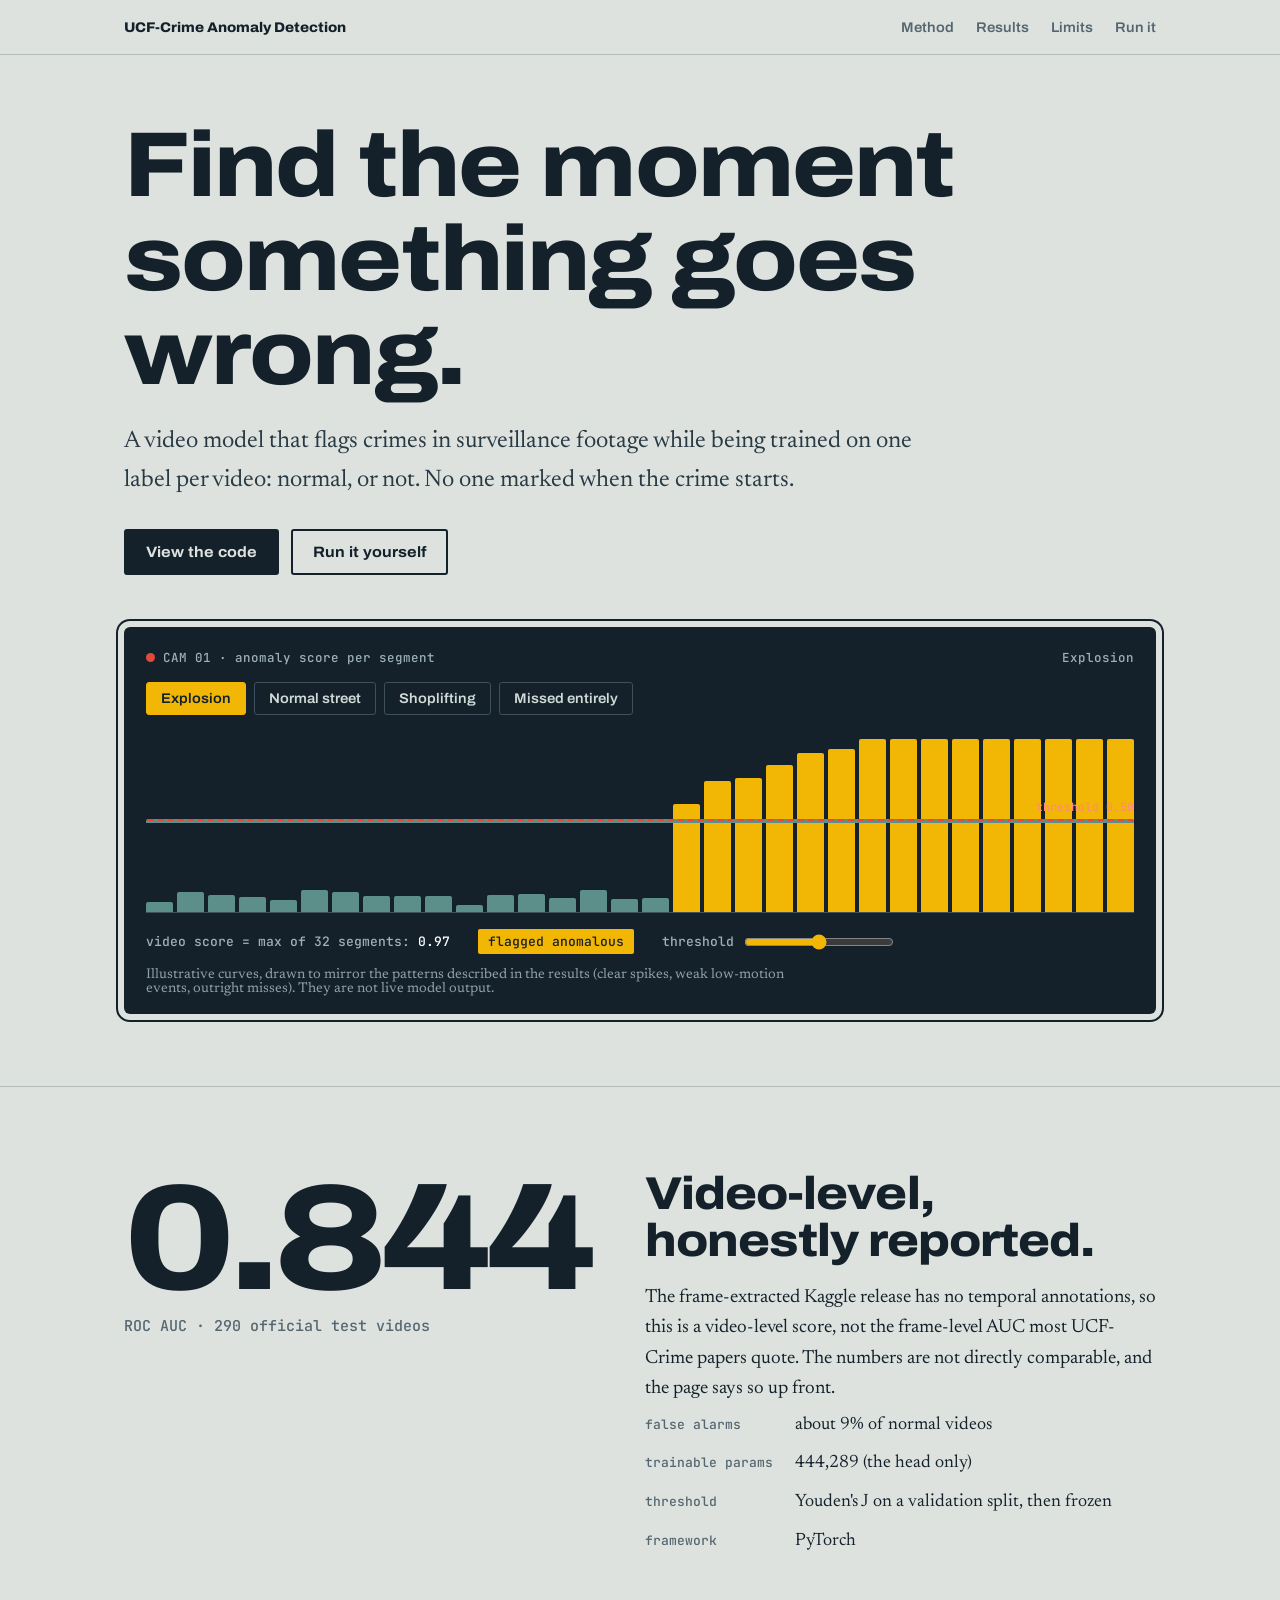
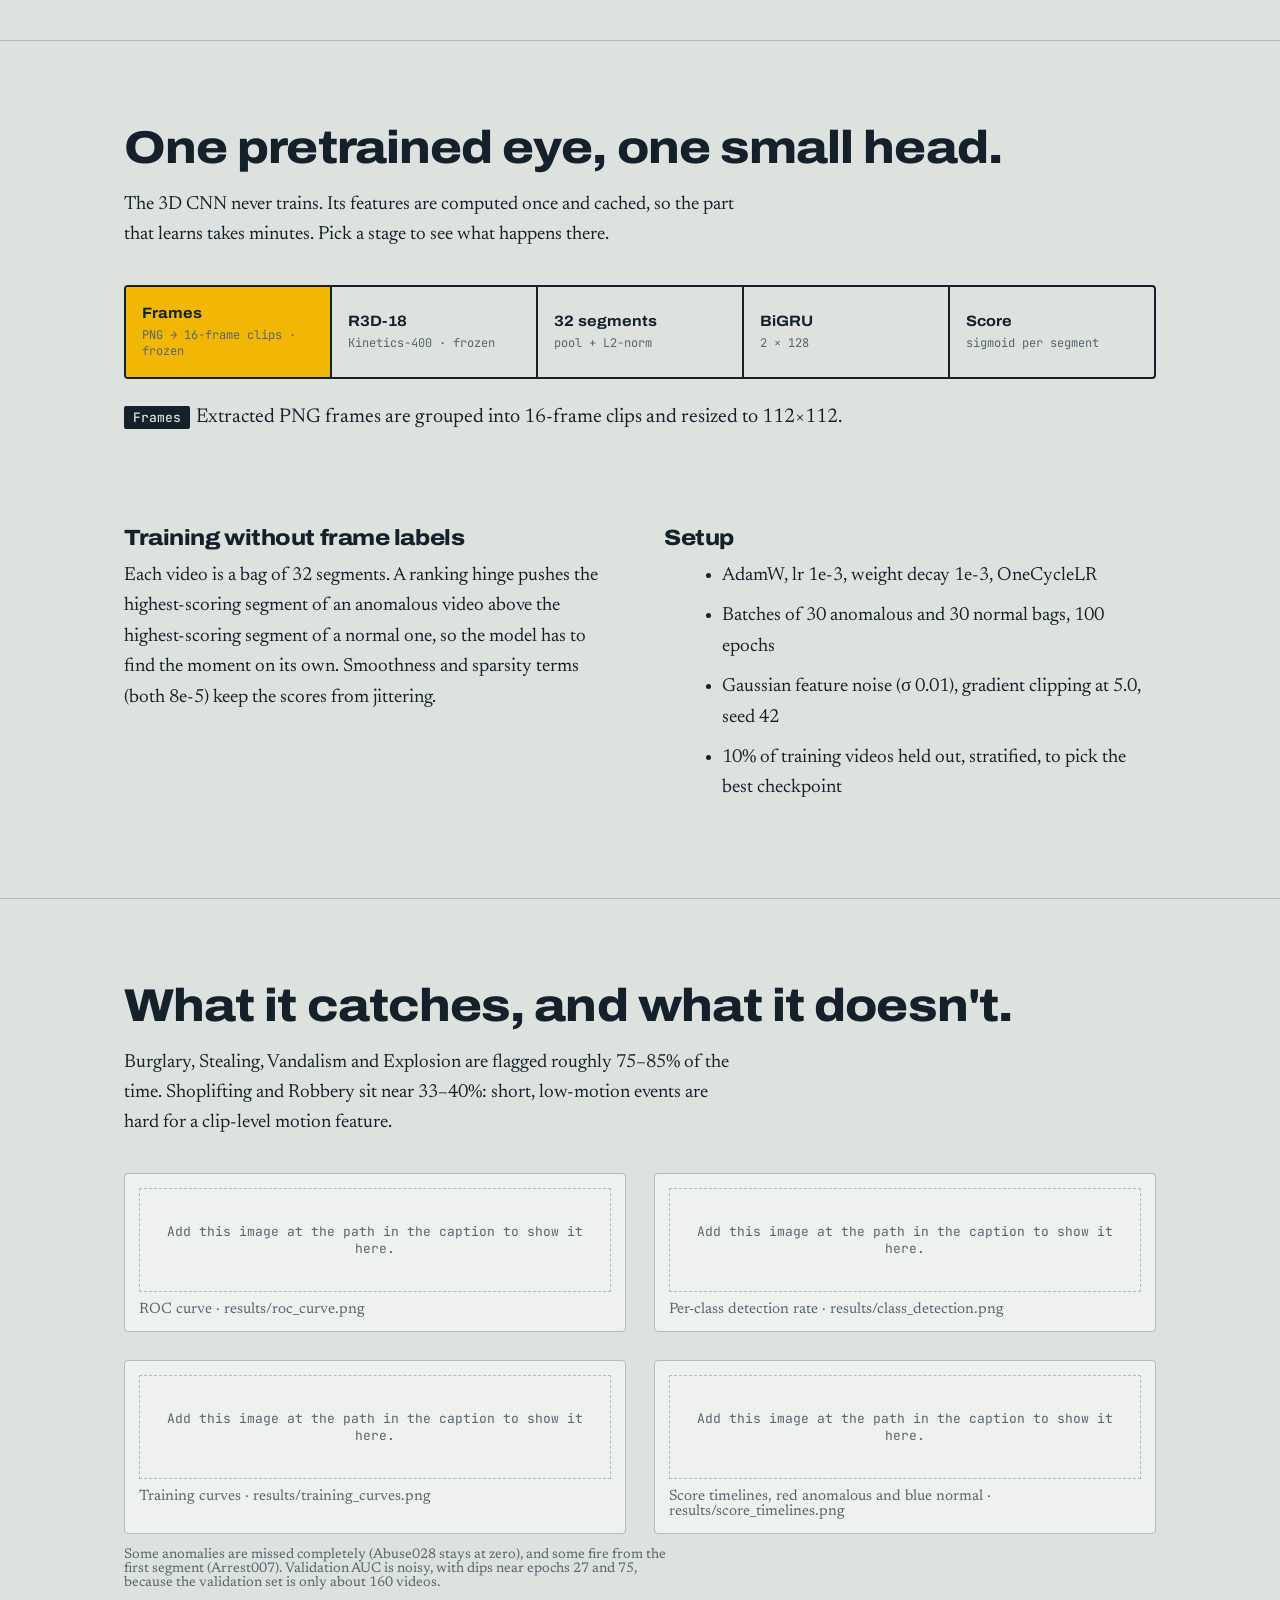
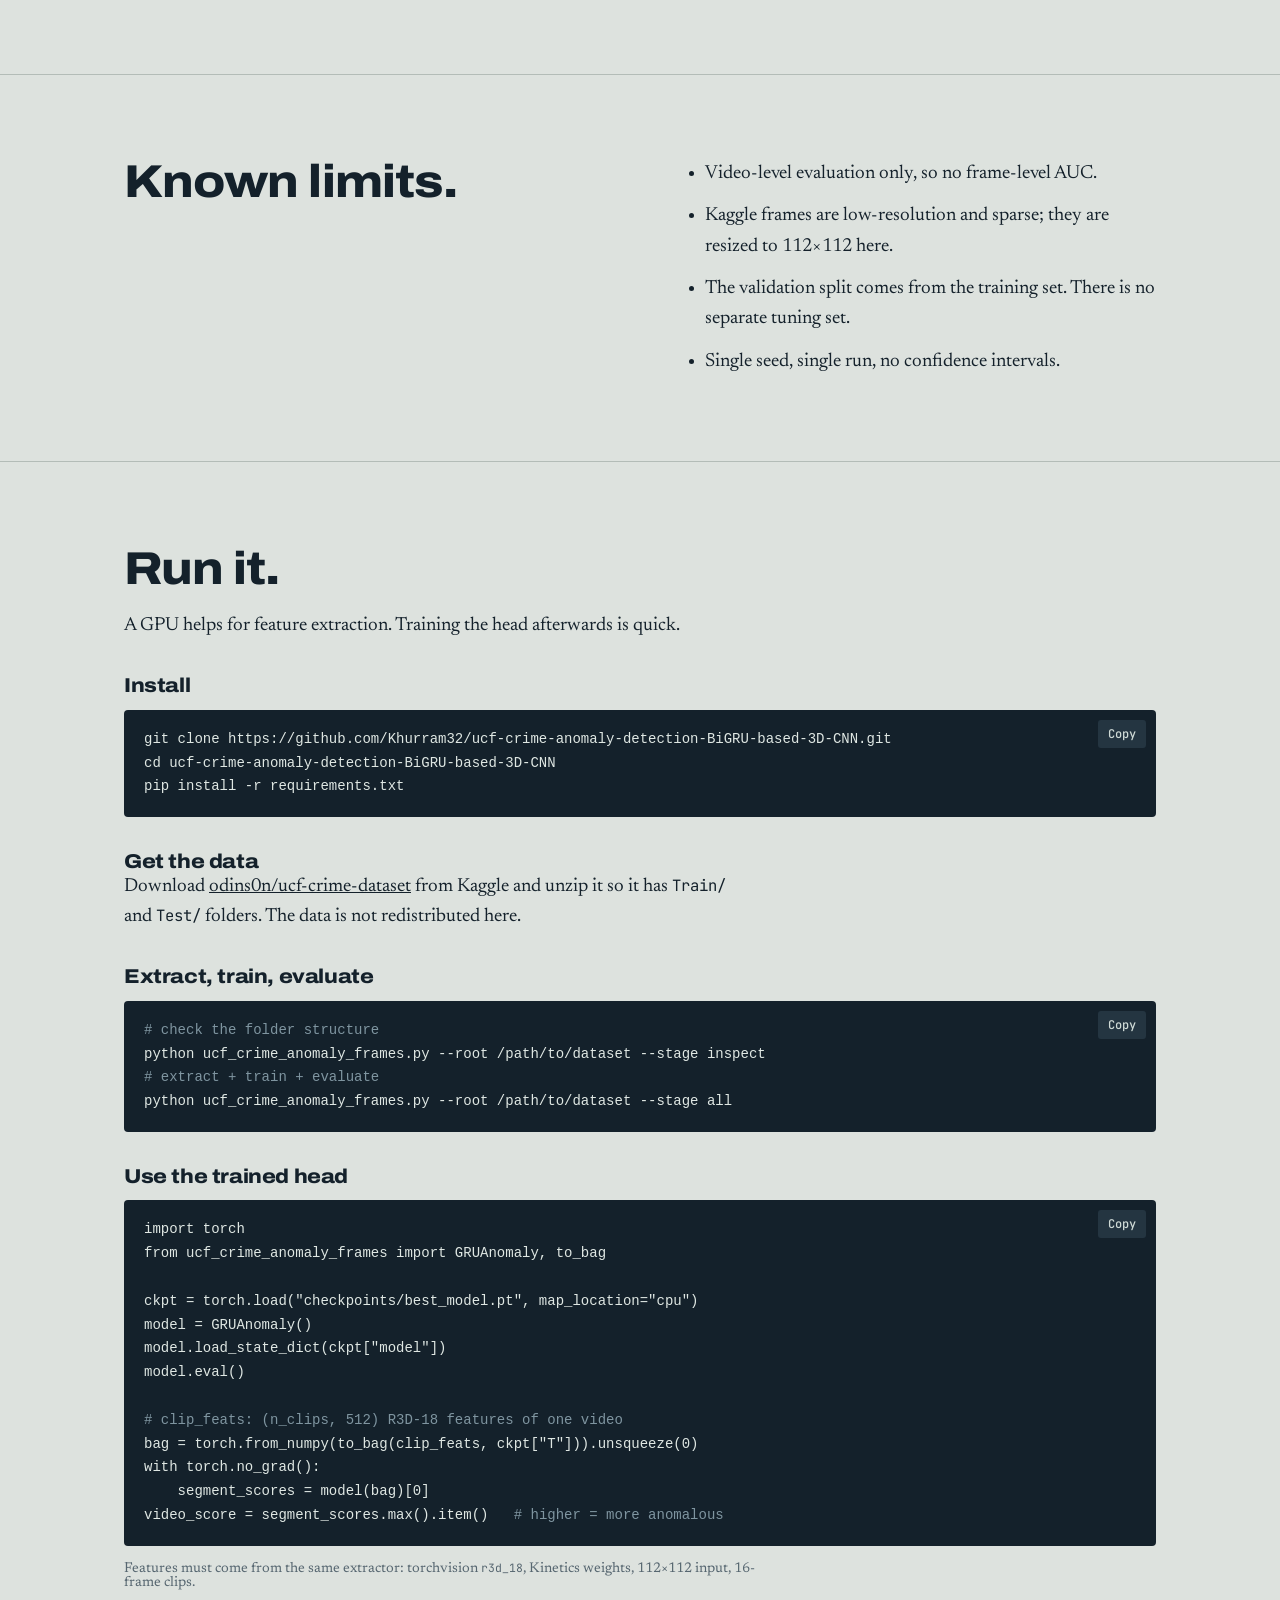
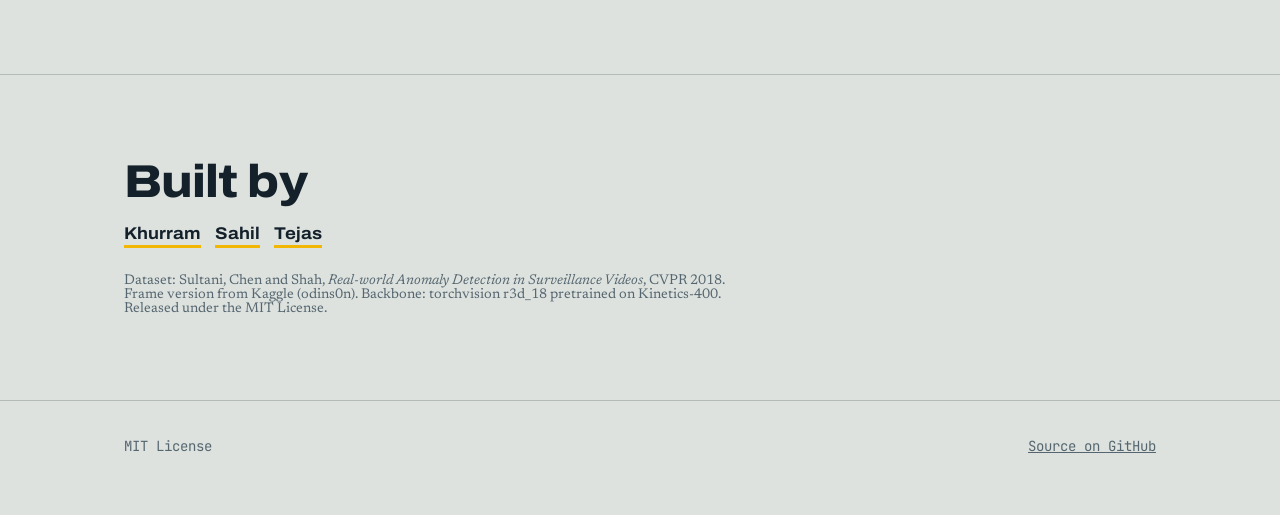
==== index.html @ ef76fbc5 "Add files via upload" ====
<!DOCTYPE html>
<html lang="en">
<head>
<meta charset="utf-8">
<meta name="viewport" content="width=device-width, initial-scale=1">
<title>Video Anomaly Detection on UCF-Crime · BiGRU + R3D-18 + MIL</title>
<meta name="description" content="Weakly-supervised video anomaly detection on UCF-Crime with a frozen R3D-18, a BiGRU head and MIL ranking loss. 0.844 video-level test AUC.">
<link rel="preconnect" href="https://fonts.googleapis.com">
<link rel="preconnect" href="https://fonts.gstatic.com" crossorigin>
<link href="https://fonts.googleapis.com/css2?family=Archivo:wdth,wght@62..125,500..900&family=Newsreader:opsz,wght@6..72,400..600&family=JetBrains+Mono:wght@400;500&display=swap" rel="stylesheet">
<style>
:root{--bg:#dde2de;--ink:#14212b;--mute:#566670;--line:#b3bcb7;--sig:#f2b705;--ok:#2f6f6a;--mon:#14212b;--monl:#243541;
--disp:"Archivo",system-ui,sans-serif;--body:"Newsreader",Georgia,serif;--mono:"JetBrains Mono",ui-monospace,monospace}
*{box-sizing:border-box;margin:0}
html{scroll-behavior:smooth}
body{background:var(--bg);color:var(--ink);font:19px/1.6 var(--body);-webkit-font-smoothing:antialiased}
a{color:inherit}
:focus-visible{outline:3px solid var(--sig);outline-offset:3px}
.wrap{max-width:1080px;margin:0 auto;padding:0 24px}
h1,h2,h3{font-family:var(--disp);font-stretch:112%;font-weight:800;line-height:1.02;letter-spacing:-.02em}
h2{font-size:clamp(30px,4.4vw,46px);margin-bottom:18px}
p{max-width:62ch}
section{padding:84px 0;border-top:1px solid var(--line)}
code,.mono{font-family:var(--mono);font-size:.82em}
nav{position:sticky;top:0;z-index:5;background:color-mix(in srgb,var(--bg) 92%,transparent);backdrop-filter:blur(6px);border-bottom:1px solid var(--line)}
nav .wrap{display:flex;gap:22px;align-items:center;height:54px;font:600 14px var(--disp);font-stretch:105%}
nav b{margin-right:auto;font-weight:800}
nav a{text-decoration:none;color:var(--mute);transition:color .2s}
nav a:hover{color:var(--ink)}
@media(max-width:640px){nav a.h{display:none}}

/* hero */
.hero{padding:64px 0 72px;border:0}
.hero h1{font-size:clamp(40px,8vw,92px);max-width:13ch}
.hero .lede{font-size:clamp(20px,2.2vw,24px);margin:22px 0 30px;color:#2a3a45}
.btns{display:flex;gap:12px;flex-wrap:wrap}
.btn{font:700 15px var(--disp);font-stretch:108%;padding:13px 20px;border:2px solid var(--ink);text-decoration:none;border-radius:3px;transition:transform .15s,background .2s,color .2s}
.btn.p{background:var(--ink);color:var(--bg)}
.btn:hover{transform:translateY(-2px)}
.btn.p:hover{background:var(--sig);color:var(--ink);border-color:var(--ink)}

/* monitor */
.mon{margin-top:52px;background:var(--mon);color:#dfe7e3;border-radius:6px;padding:22px 22px 18px;box-shadow:0 0 0 6px var(--bg),0 0 0 8px var(--ink)}
.mon-top{display:flex;justify-content:space-between;gap:16px;flex-wrap:wrap;font:500 12.5px var(--mono);color:#9fb0b8;margin-bottom:16px}
.rec{display:inline-flex;align-items:center;gap:8px}
.rec i{width:9px;height:9px;border-radius:50%;background:#e5483b;animation:blink 1.4s steps(2) infinite}
@keyframes blink{50%{opacity:.15}}
.tabs{display:flex;gap:8px;flex-wrap:wrap;margin-bottom:18px}
.tabs button{font:600 14px var(--disp);font-stretch:105%;color:#cfdad6;background:transparent;border:1px solid #3d505c;border-radius:3px;padding:8px 14px;cursor:pointer;transition:background .2s,color .2s}
.tabs button[aria-pressed=true]{background:var(--sig);color:var(--ink);border-color:var(--sig)}
.tl{position:relative;height:180px;display:flex;align-items:flex-end;gap:4px;border-bottom:1px solid #3d505c}
.tl div{flex:1;background:#5d8f8a;border-radius:2px 2px 0 0;height:2%;transition:height .7s cubic-bezier(.2,.9,.2,1),background .3s}
.tl div.hot{background:var(--sig)}
.thr{position:absolute;left:0;right:0;border-top:2px dashed #e5483b;pointer-events:none;transition:bottom .15s}
.thr span{position:absolute;right:0;top:-22px;font:500 11.5px var(--mono);color:#ff8a7e}
.mon-bot{display:flex;gap:28px;flex-wrap:wrap;align-items:center;margin-top:16px;font:500 13px var(--mono);color:#9fb0b8}
.mon-bot output{color:#fff;font-weight:500}
.verdict{padding:4px 10px;border-radius:2px;font-weight:500;color:var(--ink);background:#7fc4bc}
.verdict.bad{background:var(--sig)}
.mon-bot label{display:flex;align-items:center;gap:10px}
input[type=range]{accent-color:var(--sig);width:150px}
.note{font:400 14px var(--body);color:var(--mute);margin-top:14px;max-width:80ch}

/* split */
.split{display:grid;grid-template-columns:minmax(0,1fr) minmax(0,1.1fr);gap:56px;align-items:start}
@media(max-width:820px){.split{grid-template-columns:1fr;gap:28px}}
.big{font:800 clamp(80px,14vw,150px)/.9 var(--disp);font-stretch:118%;letter-spacing:-.04em}
.big small{display:block;font:500 15px var(--mono);letter-spacing:0;color:var(--mute);margin-top:10px}
dl{display:grid;grid-template-columns:auto 1fr;gap:10px 22px;margin-top:6px}
dt{font:500 13px var(--mono);color:var(--mute);padding-top:5px}
dd{font-size:18px}

/* pipeline */
.pipe{display:flex;gap:0;margin:34px 0 22px;border:2px solid var(--ink);border-radius:4px;overflow:hidden}
.pipe button{flex:1;min-width:0;font:700 15px var(--disp);font-stretch:108%;text-align:left;padding:18px 16px;background:transparent;border:0;border-right:2px solid var(--ink);cursor:pointer;color:var(--ink);position:relative;transition:background .25s}
.pipe button:last-child{border:0}
.pipe button small{display:block;font:400 12px var(--mono);color:var(--mute);margin-top:6px}
.pipe button[aria-selected=true],.pipe button.sweep{background:var(--sig)}
.pipe button.frozen small::after{content:" · frozen"}
@media(max-width:820px){.pipe{flex-direction:column}.pipe button{border-right:0;border-bottom:2px solid var(--ink)}}
.detail{min-height:96px;font-size:20px;max-width:70ch}
.cap{display:inline-block;font:500 13px var(--mono);background:var(--ink);color:var(--bg);padding:3px 9px;border-radius:2px;margin-right:6px}

/* results */
.figs{display:grid;grid-template-columns:repeat(2,minmax(0,1fr));gap:28px;margin-top:34px}
@media(max-width:820px){.figs{grid-template-columns:1fr}}
figure{background:#eef1ee;border:1px solid var(--line);padding:14px;border-radius:4px}
figure.wide{grid-column:1/-1}
figure img{width:100%;display:block;border-radius:2px}
figcaption{font:400 15px var(--body);color:var(--mute);margin-top:10px}
figure.miss img{display:none}
figure.miss::before{content:"Add this image at the path in the caption to show it here.";display:block;padding:34px 12px;text-align:center;font:400 13px var(--mono);color:var(--mute);border:1px dashed var(--line)}
.two{display:grid;grid-template-columns:1fr 1fr;gap:48px;margin-top:30px}
@media(max-width:820px){.two{grid-template-columns:1fr;gap:30px}}
.two h3{font-size:22px;margin-bottom:12px}
.two li{margin:0 0 10px 18px}

/* run */
.code{background:var(--mon);color:#dfe7e3;border-radius:4px;padding:18px 20px;font:400 14px/1.7 var(--mono);overflow-x:auto;position:relative;margin-top:14px}
.code .c{color:#7f95a0}
.copy{position:absolute;top:10px;right:10px;font:500 12px var(--mono);background:#243541;color:#cfdad6;border:0;padding:6px 10px;border-radius:3px;cursor:pointer;transition:background .2s}
.copy:hover{background:var(--sig);color:var(--ink)}
.steps h3{font-size:20px;margin-top:34px}

/* team */
.team{display:flex;gap:14px;flex-wrap:wrap;margin-top:18px}
.team a{font:700 17px var(--disp);font-stretch:108%;text-decoration:none;border-bottom:3px solid var(--sig);padding-bottom:2px;transition:background .2s}
.team a:hover{background:var(--sig)}
footer{padding:36px 0 60px;border-top:1px solid var(--line);font:400 14px var(--mono);color:var(--mute)}
footer .wrap{display:flex;justify-content:space-between;gap:16px;flex-wrap:wrap}

/* one-time load sequence */
.hero h1,.hero .lede,.hero .btns,.mon{animation:rise .8s cubic-bezier(.2,.8,.2,1) both}
.hero .lede{animation-delay:.12s}.hero .btns{animation-delay:.22s}.mon{animation-delay:.34s}
@keyframes rise{from{opacity:0;transform:translateY(18px)}}
@media(prefers-reduced-motion:reduce){*{animation:none!important;transition:none!important;scroll-behavior:auto!important}}
</style>
</head>
<body>
<nav><div class="wrap"><b>UCF-Crime Anomaly Detection</b><a class="h" href="#method">Method</a><a class="h" href="#results">Results</a><a class="h" href="#limits">Limits</a><a href="#run">Run it</a></div></nav>

<header class="hero"><div class="wrap">
<h1>Find the moment something goes wrong.</h1>
<p class="lede">A video model that flags crimes in surveillance footage while being trained on one label per video: normal, or not. No one marked when the crime starts.</p>
<div class="btns"><a class="btn p" href="https://github.com/Khurram32/ucf-crime-anomaly-detection-BiGRU-based-3D-CNN">View the code</a><a class="btn" href="#run">Run it yourself</a></div>

<div class="mon" aria-label="Interactive illustration of anomaly scores over one video">
  <div class="mon-top"><span class="rec"><i></i>CAM 01 · anomaly score per segment</span><span id="clipname">Explosion</span></div>
  <div class="tabs" role="group" aria-label="Choose an example video">
    <button aria-pressed="true" data-k="explosion">Explosion</button>
    <button aria-pressed="false" data-k="normal">Normal street</button>
    <button aria-pressed="false" data-k="shoplift">Shoplifting</button>
    <button aria-pressed="false" data-k="missed">Missed entirely</button>
  </div>
  <div class="tl" id="tl"><div class="thr" id="thr"><span id="thrl">threshold 0.50</span></div></div>
  <div class="mon-bot">
    <span>video score = max of 32 segments: <output id="vs">0.00</output></span>
    <span class="verdict" id="verdict">normal</span>
    <label>threshold <input type="range" id="rng" min="10" max="90" value="50" aria-label="Decision threshold"></label>
  </div>
  <p class="note" style="color:#8ea0a9">Illustrative curves, drawn to mirror the patterns described in the results (clear spikes, weak low-motion events, outright misses). They are not live model output.</p>
</div>
</div></header>

<section id="numbers"><div class="wrap split">
<div class="big">0.844<small>ROC AUC · 290 official test videos</small></div>
<div>
<h2>Video-level, honestly reported.</h2>
<p>The frame-extracted Kaggle release has no temporal annotations, so this is a video-level score, not the frame-level AUC most UCF-Crime papers quote. The numbers are not directly comparable, and the page says so up front.</p>
<dl><dt>false alarms</dt><dd>about 9% of normal videos</dd><dt>trainable params</dt><dd>444,289 (the head only)</dd><dt>threshold</dt><dd>Youden's J on a validation split, then frozen</dd><dt>framework</dt><dd>PyTorch</dd></dl>
</div></div></section>

<section id="method"><div class="wrap">
<h2>One pretrained eye, one small head.</h2>
<p>The 3D CNN never trains. Its features are computed once and cached, so the part that learns takes minutes. Pick a stage to see what happens there.</p>
<div class="pipe" role="tablist" id="pipe">
<button role="tab" aria-selected="false" class="frozen" data-i="0">Frames<small>PNG → 16-frame clips</small></button>
<button role="tab" aria-selected="false" class="frozen" data-i="1">R3D-18<small>Kinetics-400</small></button>
<button role="tab" aria-selected="false" data-i="2">32 segments<small>pool + L2-norm</small></button>
<button role="tab" aria-selected="false" data-i="3">BiGRU<small>2 × 128</small></button>
<button role="tab" aria-selected="false" data-i="4">Score<small>sigmoid per segment</small></button>
</div>
<p class="detail" id="detail" aria-live="polite"></p>

<div class="two">
<div><h3>Training without frame labels</h3>
<p>Each video is a bag of 32 segments. A ranking hinge pushes the highest-scoring segment of an anomalous video above the highest-scoring segment of a normal one, so the model has to find the moment on its own. Smoothness and sparsity terms (both 8e-5) keep the scores from jittering.</p></div>
<div><h3>Setup</h3><ul>
<li>AdamW, lr 1e-3, weight decay 1e-3, OneCycleLR</li>
<li>Batches of 30 anomalous and 30 normal bags, 100 epochs</li>
<li>Gaussian feature noise (σ 0.01), gradient clipping at 5.0, seed 42</li>
<li>10% of training videos held out, stratified, to pick the best checkpoint</li></ul></div>
</div></div></section>

<section id="results"><div class="wrap">
<h2>What it catches, and what it doesn't.</h2>
<p>Burglary, Stealing, Vandalism and Explosion are flagged roughly 75–85% of the time. Shoplifting and Robbery sit near 33–40%: short, low-motion events are hard for a clip-level motion feature.</p>
<div class="figs">
<figure><img src="results/roc_curve.png" alt="ROC curve on the test set" onerror="this.parentNode.classList.add('miss')"><figcaption>ROC curve · results/roc_curve.png</figcaption></figure>
<figure><img src="results/class_detection.png" alt="Per-class detection rate" onerror="this.parentNode.classList.add('miss')"><figcaption>Per-class detection rate · results/class_detection.png</figcaption></figure>
<figure><img src="results/training_curves.png" alt="Training curves" onerror="this.parentNode.classList.add('miss')"><figcaption>Training curves · results/training_curves.png</figcaption></figure>
<figure><img src="results/score_timelines.png" alt="Segment score timelines for sample test videos" onerror="this.parentNode.classList.add('miss')"><figcaption>Score timelines, red anomalous and blue normal · results/score_timelines.png</figcaption></figure>
</div>
<p class="note" style="max-width:70ch">Some anomalies are missed completely (Abuse028 stays at zero), and some fire from the first segment (Arrest007). Validation AUC is noisy, with dips near epochs 27 and 75, because the validation set is only about 160 videos.</p>
</div></section>

<section id="limits"><div class="wrap split">
<div><h2>Known limits.</h2></div>
<ul style="margin-left:20px">
<li style="margin-bottom:12px">Video-level evaluation only, so no frame-level AUC.</li>
<li style="margin-bottom:12px">Kaggle frames are low-resolution and sparse; they are resized to 112×112 here.</li>
<li style="margin-bottom:12px">The validation split comes from the training set. There is no separate tuning set.</li>
<li>Single seed, single run, no confidence intervals.</li></ul>
</div></section>

<section id="run"><div class="wrap steps">
<h2>Run it.</h2>
<p>A GPU helps for feature extraction. Training the head afterwards is quick.</p>
<h3>Install</h3>
<div class="code"><button class="copy">Copy</button><pre>git clone https://github.com/Khurram32/ucf-crime-anomaly-detection-BiGRU-based-3D-CNN.git
cd ucf-crime-anomaly-detection-BiGRU-based-3D-CNN
pip install -r requirements.txt</pre></div>
<h3>Get the data</h3>
<p>Download <a href="https://www.kaggle.com/datasets/odins0n/ucf-crime-dataset">odins0n/ucf-crime-dataset</a> from Kaggle and unzip it so it has <code>Train/</code> and <code>Test/</code> folders. The data is not redistributed here.</p>
<h3>Extract, train, evaluate</h3>
<div class="code"><button class="copy">Copy</button><pre><span class="c"># check the folder structure</span>
python ucf_crime_anomaly_frames.py --root /path/to/dataset --stage inspect
<span class="c"># extract + train + evaluate</span>
python ucf_crime_anomaly_frames.py --root /path/to/dataset --stage all</pre></div>
<h3>Use the trained head</h3>
<div class="code"><button class="copy">Copy</button><pre>import torch
from ucf_crime_anomaly_frames import GRUAnomaly, to_bag

ckpt = torch.load("checkpoints/best_model.pt", map_location="cpu")
model = GRUAnomaly()
model.load_state_dict(ckpt["model"])
model.eval()

<span class="c"># clip_feats: (n_clips, 512) R3D-18 features of one video</span>
bag = torch.from_numpy(to_bag(clip_feats, ckpt["T"])).unsqueeze(0)
with torch.no_grad():
    segment_scores = model(bag)[0]
video_score = segment_scores.max().item()   <span class="c"># higher = more anomalous</span></pre></div>
<p class="note">Features must come from the same extractor: torchvision <code>r3d_18</code>, Kinetics weights, 112×112 input, 16-frame clips.</p>
</div></section>

<section><div class="wrap">
<h2>Built by</h2>
<div class="team">
<a href="https://github.com/Khurram32">Khurram</a>
<a href="https://github.com/SahilRai02">Sahil</a>
<a href="https://github.com/TejasA03">Tejas</a></div>
<p class="note" style="margin-top:26px">Dataset: Sultani, Chen and Shah, <i>Real-world Anomaly Detection in Surveillance Videos</i>, CVPR 2018. Frame version from Kaggle (odins0n). Backbone: torchvision r3d_18 pretrained on Kinetics-400. Released under the MIT License.</p>
</div></section>

<footer><div class="wrap"><span>MIT License</span><a href="https://github.com/Khurram32/ucf-crime-anomaly-detection-BiGRU-based-3D-CNN">Source on GitHub</a></div></footer>

<script>
(function(){
var N=32,tl=document.getElementById('tl'),thr=document.getElementById('thr'),bars=[];
for(var i=0;i<N;i++){var d=document.createElement('div');tl.insertBefore(d,thr);bars.push(d)}
function rnd(i,s){var x=Math.sin(i*12.9898+s*78.233)*43758.5453;return x-Math.floor(x)}
var P={
explosion:function(i){return i<17?.04+.1*rnd(i,1):Math.min(.97,.55+.07*(i-17)+.12*rnd(i,2))},
normal:function(i){return .06+.2*rnd(i,3)+(i===9?.12:0)},
shoplift:function(i){return (i>=14&&i<=21)?.28+.2*rnd(i,4):.07+.12*rnd(i,5)},
missed:function(i){return .01*rnd(i,6)}};
var names={explosion:'Explosion',normal:'Normal street',shoplift:'Shoplifting',missed:'Missed entirely'};
var cur='explosion',vals=[];
function paint(){
 var t=+rng.value/100,mx=0;
 bars.forEach(function(b,i){var v=vals[i];if(v>mx)mx=v;b.style.height=Math.max(2,v*100)+'%';b.classList.toggle('hot',v>=t)});
 thr.style.bottom=(t*100)+'%';document.getElementById('thrl').textContent='threshold '+t.toFixed(2);
 document.getElementById('vs').textContent=mx.toFixed(2);
 var bad=mx>=t,v=document.getElementById('verdict');v.textContent=bad?'flagged anomalous':'normal';v.classList.toggle('bad',bad);
}
function load(k){cur=k;vals=bars.map(function(_,i){return P[k](i)});
 bars.forEach(function(b,i){b.style.transitionDelay=(i*14)+'ms'});
 document.getElementById('clipname').textContent=names[k];paint();
 setTimeout(function(){bars.forEach(function(b){b.style.transitionDelay='0ms'})},900)}
var rng=document.getElementById('rng');rng.addEventListener('input',paint);
document.querySelectorAll('.tabs button').forEach(function(b){b.addEventListener('click',function(){
 document.querySelectorAll('.tabs button').forEach(function(x){x.setAttribute('aria-pressed',x===b)});load(b.dataset.k)})});
setTimeout(function(){load('explosion')},500);

var info=[
['Frames','Extracted PNG frames are grouped into 16-frame clips and resized to 112×112.'],
['R3D-18','A 3D CNN pretrained on Kinetics-400 turns each clip into a 512-number motion feature. It stays frozen, and features are cached to disk.'],
['32 segments','Clip features are mean-pooled into T = 32 segments per video and L2-normalised, so every video has the same shape.'],
['BiGRU','Linear(512→256) with ReLU and dropout, then a bidirectional GRU (2×128) reads the segments in both directions. This is the part that trains.'],
['Score','An MLP head and sigmoid give each segment a score from 0 to 1. The video score is the maximum across segments.']];
var pb=document.querySelectorAll('#pipe button'),det=document.getElementById('detail');
function pick(i){pb.forEach(function(b,j){b.setAttribute('aria-selected',i===j)});
 det.innerHTML='<span class="cap">'+info[i][0]+'</span>'+info[i][1]}
pb.forEach(function(b){b.addEventListener('click',function(){pick(+b.dataset.i)})});
pick(0);
var seen=false;new IntersectionObserver(function(e,o){if(e[0].isIntersecting&&!seen){seen=true;o.disconnect();
 if(matchMedia('(prefers-reduced-motion:reduce)').matches)return;
 pb.forEach(function(b,i){setTimeout(function(){b.classList.add('sweep');setTimeout(function(){b.classList.remove('sweep')},380)},i*260)})}},{threshold:.6}).observe(document.getElementById('pipe'));

document.querySelectorAll('.copy').forEach(function(b){b.addEventListener('click',function(){
 var t=b.parentNode.querySelector('pre').innerText;
 (navigator.clipboard?navigator.clipboard.writeText(t):Promise.reject()).then(function(){b.textContent='Copied'},function(){b.textContent='Press Ctrl+C'});
 setTimeout(function(){b.textContent='Copy'},1500)})});
})();
</script>
</body>
</html>
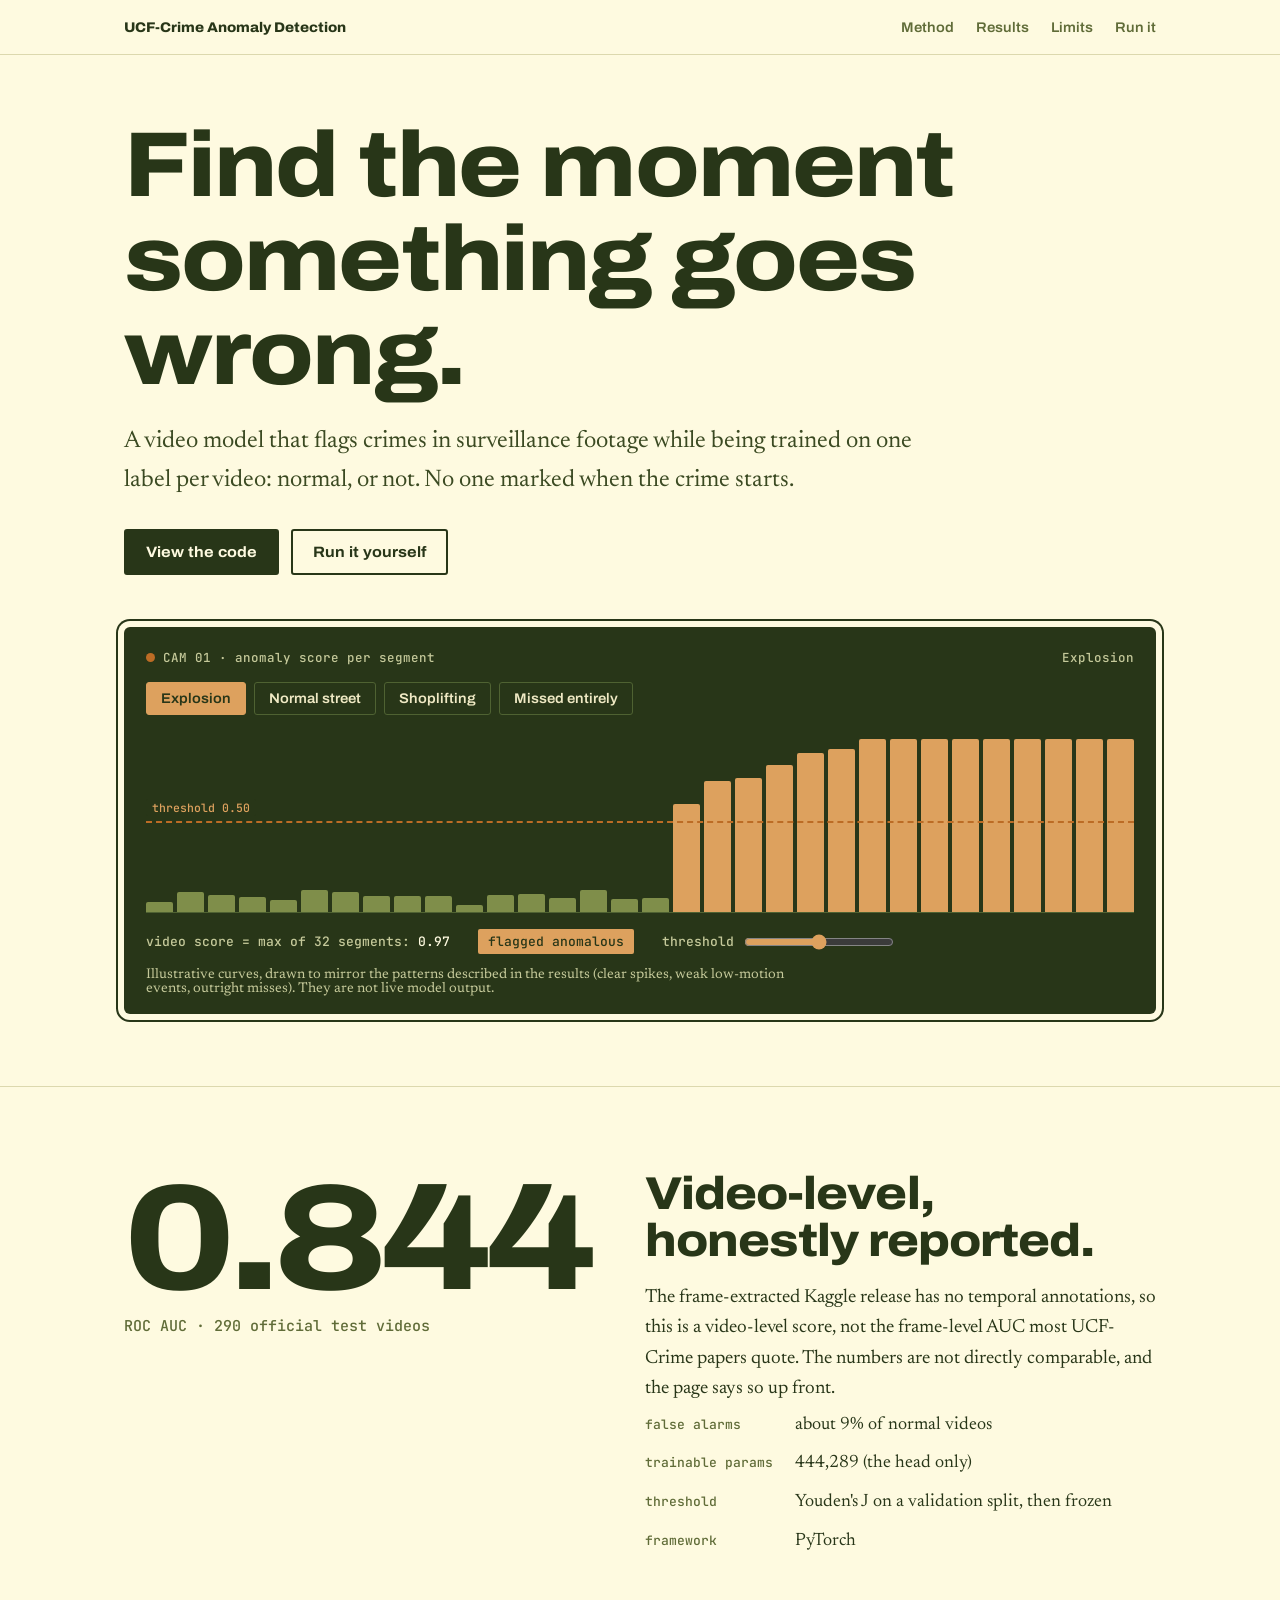
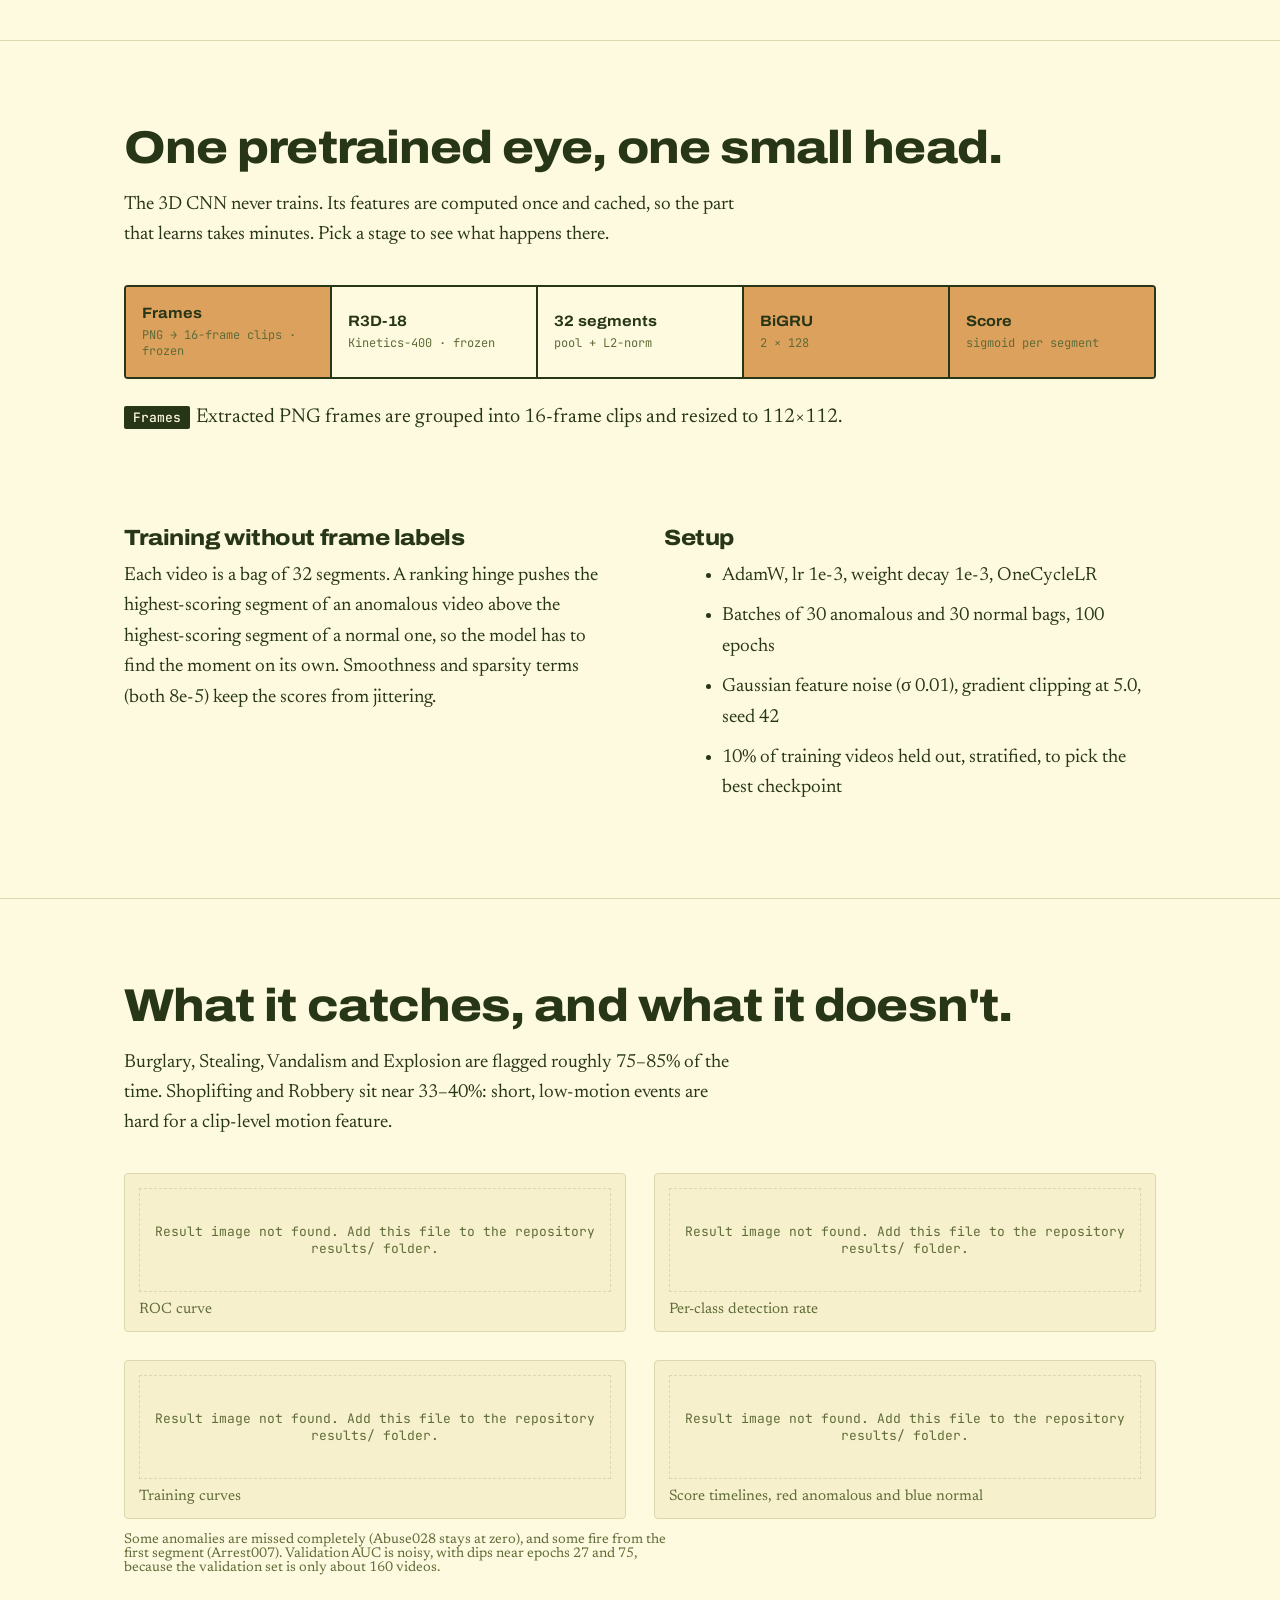
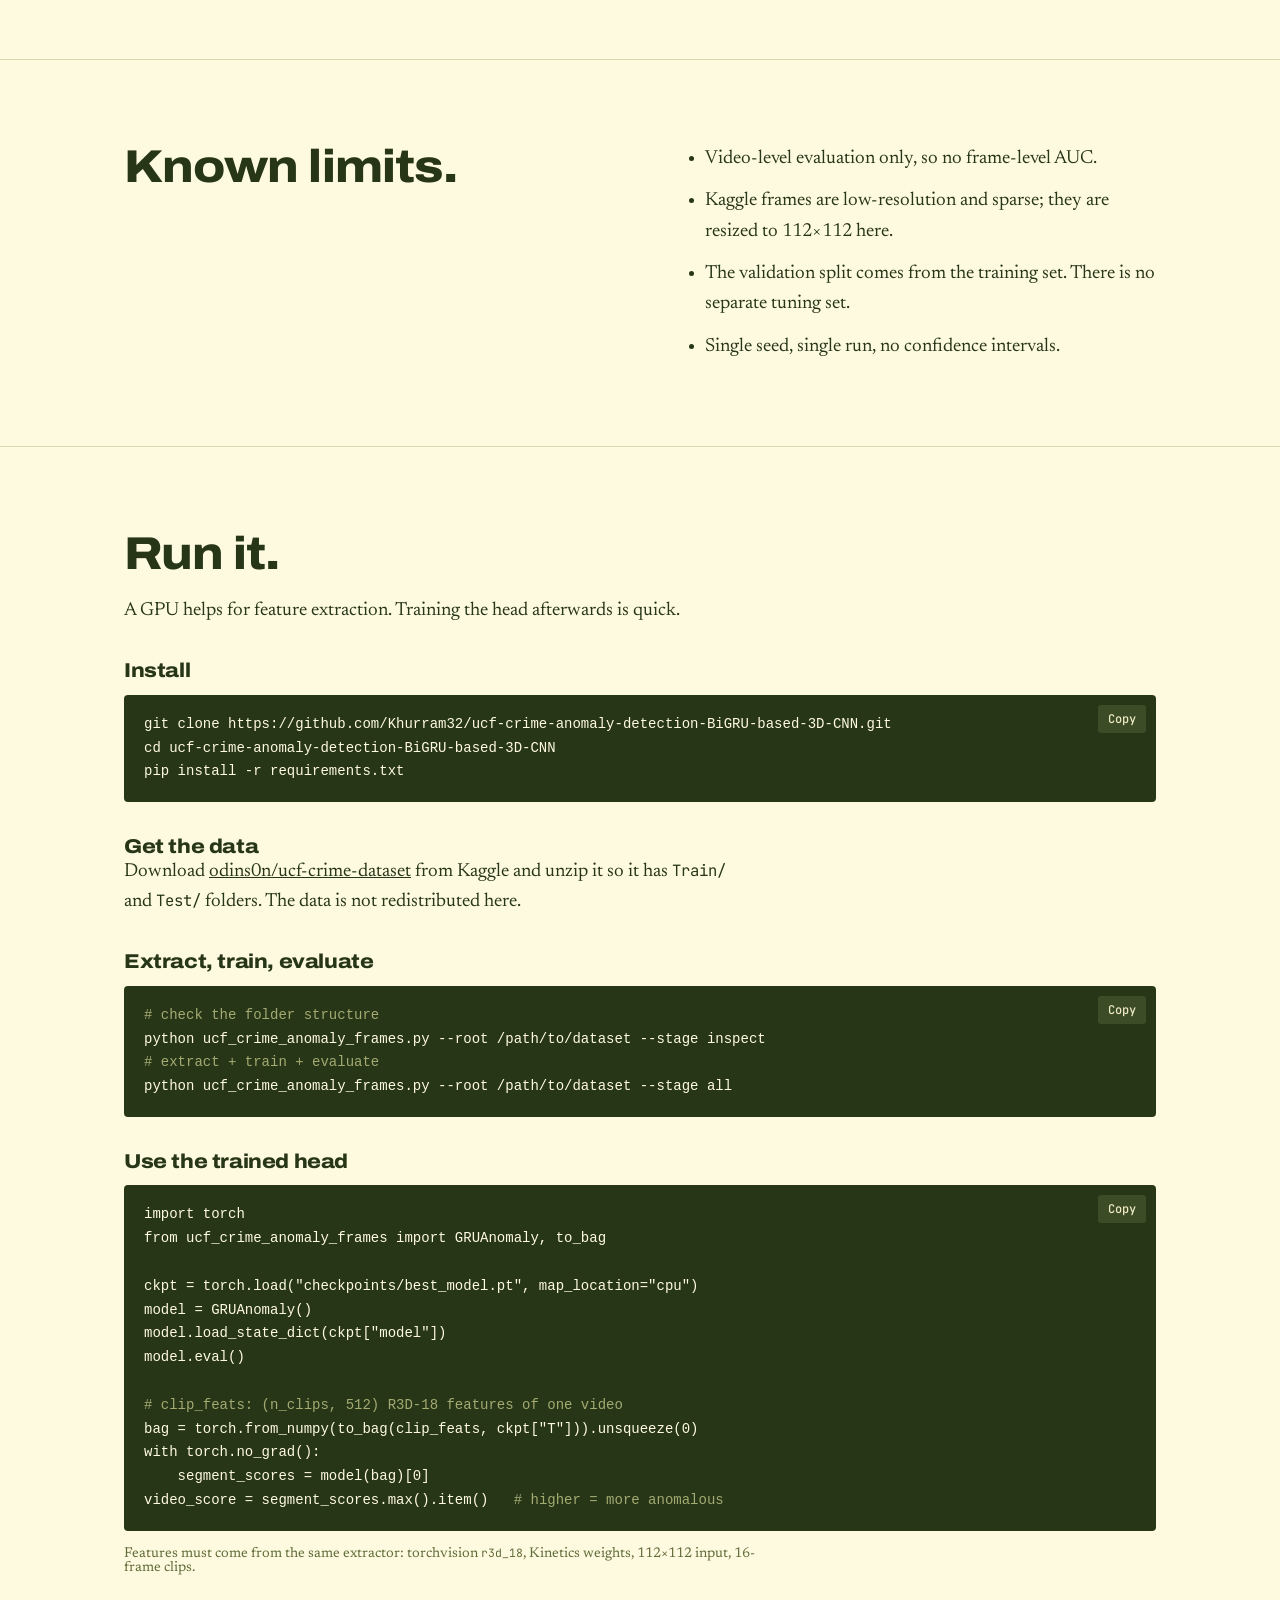
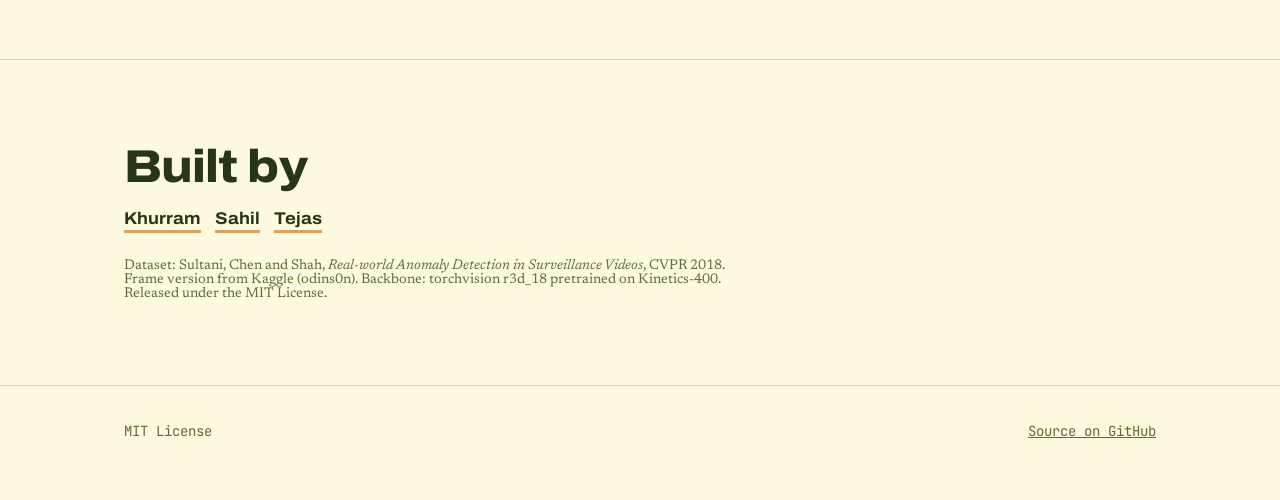
==== commit e19ea95d: "Add files via upload" ====
--- a/index.html
+++ b/index.html
@@ -9,13 +9,13 @@
 <link rel="preconnect" href="https://fonts.gstatic.com" crossorigin>
 <link href="https://fonts.googleapis.com/css2?family=Archivo:wdth,wght@62..125,500..900&family=Newsreader:opsz,wght@6..72,400..600&family=JetBrains+Mono:wght@400;500&display=swap" rel="stylesheet">
 <style>
-:root{--bg:#dde2de;--ink:#14212b;--mute:#566670;--line:#b3bcb7;--sig:#f2b705;--ok:#2f6f6a;--mon:#14212b;--monl:#243541;
+:root{--cu:#bc6c25;--bg:#fefae0;--ink:#283618;--mute:#606c38;--line:#dcd8ae;--sig:#dda15e;--ok:#606c38;--mon:#283618;--monl:#3b4c26;
 --disp:"Archivo",system-ui,sans-serif;--body:"Newsreader",Georgia,serif;--mono:"JetBrains Mono",ui-monospace,monospace}
 *{box-sizing:border-box;margin:0}
 html{scroll-behavior:smooth}
 body{background:var(--bg);color:var(--ink);font:19px/1.6 var(--body);-webkit-font-smoothing:antialiased}
 a{color:inherit}
-:focus-visible{outline:3px solid var(--sig);outline-offset:3px}
+:focus-visible{outline:3px solid var(--cu);outline-offset:3px}
 .wrap{max-width:1080px;margin:0 auto;padding:0 24px}
 h1,h2,h3{font-family:var(--disp);font-stretch:112%;font-weight:800;line-height:1.02;letter-spacing:-.02em}
 h2{font-size:clamp(30px,4.4vw,46px);margin-bottom:18px}
@@ -31,8 +31,8 @@
 
 /* hero */
 .hero{padding:64px 0 72px;border:0}
-.hero h1{font-size:clamp(40px,8vw,92px);max-width:13ch}
-.hero .lede{font-size:clamp(20px,2.2vw,24px);margin:22px 0 30px;color:#2a3a45}
+.hero h1{font-size:clamp(40px,8vw,92px);max-width:16ch}
+.hero .lede{font-size:clamp(20px,2.2vw,24px);margin:22px 0 30px;color:#3b4a22}
 .btns{display:flex;gap:12px;flex-wrap:wrap}
 .btn{font:700 15px var(--disp);font-stretch:108%;padding:13px 20px;border:2px solid var(--ink);text-decoration:none;border-radius:3px;transition:transform .15s,background .2s,color .2s}
 .btn.p{background:var(--ink);color:var(--bg)}
@@ -40,22 +40,22 @@
 .btn.p:hover{background:var(--sig);color:var(--ink);border-color:var(--ink)}
 
 /* monitor */
-.mon{margin-top:52px;background:var(--mon);color:#dfe7e3;border-radius:6px;padding:22px 22px 18px;box-shadow:0 0 0 6px var(--bg),0 0 0 8px var(--ink)}
-.mon-top{display:flex;justify-content:space-between;gap:16px;flex-wrap:wrap;font:500 12.5px var(--mono);color:#9fb0b8;margin-bottom:16px}
+.mon{margin-top:52px;background:var(--mon);color:#fefae0;border-radius:6px;padding:22px 22px 18px;box-shadow:0 0 0 6px var(--bg),0 0 0 8px var(--ink)}
+.mon-top{display:flex;justify-content:space-between;gap:16px;flex-wrap:wrap;font:500 12.5px var(--mono);color:#c5c99a;margin-bottom:16px}
 .rec{display:inline-flex;align-items:center;gap:8px}
-.rec i{width:9px;height:9px;border-radius:50%;background:#e5483b;animation:blink 1.4s steps(2) infinite}
+.rec i{width:9px;height:9px;border-radius:50%;background:#bc6c25;animation:blink 1.4s steps(2) infinite}
 @keyframes blink{50%{opacity:.15}}
 .tabs{display:flex;gap:8px;flex-wrap:wrap;margin-bottom:18px}
-.tabs button{font:600 14px var(--disp);font-stretch:105%;color:#cfdad6;background:transparent;border:1px solid #3d505c;border-radius:3px;padding:8px 14px;cursor:pointer;transition:background .2s,color .2s}
+.tabs button{font:600 14px var(--disp);font-stretch:105%;color:#efe9c4;background:transparent;border:1px solid #4f6232;border-radius:3px;padding:8px 14px;cursor:pointer;transition:background .2s,color .2s}
 .tabs button[aria-pressed=true]{background:var(--sig);color:var(--ink);border-color:var(--sig)}
-.tl{position:relative;height:180px;display:flex;align-items:flex-end;gap:4px;border-bottom:1px solid #3d505c}
-.tl div{flex:1;background:#5d8f8a;border-radius:2px 2px 0 0;height:2%;transition:height .7s cubic-bezier(.2,.9,.2,1),background .3s}
-.tl div.hot{background:var(--sig)}
-.thr{position:absolute;left:0;right:0;border-top:2px dashed #e5483b;pointer-events:none;transition:bottom .15s}
-.thr span{position:absolute;right:0;top:-22px;font:500 11.5px var(--mono);color:#ff8a7e}
-.mon-bot{display:flex;gap:28px;flex-wrap:wrap;align-items:center;margin-top:16px;font:500 13px var(--mono);color:#9fb0b8}
-.mon-bot output{color:#fff;font-weight:500}
-.verdict{padding:4px 10px;border-radius:2px;font-weight:500;color:var(--ink);background:#7fc4bc}
+.tl{position:relative;height:180px;display:flex;align-items:flex-end;gap:4px;border-bottom:1px solid #4f6232}
+.tl>div:not(.thr){flex:1;background:#7f8e4a;border-radius:2px 2px 0 0;height:2%;transition:height .7s cubic-bezier(.2,.9,.2,1),background .3s}
+.tl>div.hot{background:var(--sig)}
+.thr{position:absolute;height:0;left:0;right:0;border-top:2px dashed #bc6c25;pointer-events:none;transition:bottom .15s}
+.thr span{position:absolute;left:0;top:-24px;background:var(--mon);padding:1px 6px;border-radius:2px;font:500 11.5px var(--mono);color:#dda15e}
+.mon-bot{display:flex;gap:28px;flex-wrap:wrap;align-items:center;margin-top:16px;font:500 13px var(--mono);color:#c5c99a}
+.mon-bot output{color:#fefae0;font-weight:500}
+.verdict{padding:4px 10px;border-radius:2px;font-weight:500;color:var(--ink);background:#cfd3a0}
 .verdict.bad{background:var(--sig)}
 .mon-bot label{display:flex;align-items:center;gap:10px}
 input[type=range]{accent-color:var(--sig);width:150px}
@@ -84,21 +84,21 @@
 /* results */
 .figs{display:grid;grid-template-columns:repeat(2,minmax(0,1fr));gap:28px;margin-top:34px}
 @media(max-width:820px){.figs{grid-template-columns:1fr}}
-figure{background:#eef1ee;border:1px solid var(--line);padding:14px;border-radius:4px}
+figure{background:#f6f1cc;border:1px solid var(--line);padding:14px;border-radius:4px}
 figure.wide{grid-column:1/-1}
 figure img{width:100%;display:block;border-radius:2px}
 figcaption{font:400 15px var(--body);color:var(--mute);margin-top:10px}
 figure.miss img{display:none}
-figure.miss::before{content:"Add this image at the path in the caption to show it here.";display:block;padding:34px 12px;text-align:center;font:400 13px var(--mono);color:var(--mute);border:1px dashed var(--line)}
+figure.miss::before{content:"Result image not found. Add this file to the repository results/ folder.";display:block;padding:34px 12px;text-align:center;font:400 13px var(--mono);color:var(--mute);border:1px dashed var(--line)}
 .two{display:grid;grid-template-columns:1fr 1fr;gap:48px;margin-top:30px}
 @media(max-width:820px){.two{grid-template-columns:1fr;gap:30px}}
 .two h3{font-size:22px;margin-bottom:12px}
 .two li{margin:0 0 10px 18px}
 
 /* run */
-.code{background:var(--mon);color:#dfe7e3;border-radius:4px;padding:18px 20px;font:400 14px/1.7 var(--mono);overflow-x:auto;position:relative;margin-top:14px}
-.code .c{color:#7f95a0}
-.copy{position:absolute;top:10px;right:10px;font:500 12px var(--mono);background:#243541;color:#cfdad6;border:0;padding:6px 10px;border-radius:3px;cursor:pointer;transition:background .2s}
+.code{background:var(--mon);color:#fefae0;border-radius:4px;padding:18px 20px;font:400 14px/1.7 var(--mono);overflow-x:auto;position:relative;margin-top:14px}
+.code .c{color:#a3aa72}
+.copy{position:absolute;top:10px;right:10px;font:500 12px var(--mono);background:#3b4c26;color:#efe9c4;border:0;padding:6px 10px;border-radius:3px;cursor:pointer;transition:background .2s}
 .copy:hover{background:var(--sig);color:var(--ink)}
 .steps h3{font-size:20px;margin-top:34px}
 
@@ -138,7 +138,7 @@
     <span class="verdict" id="verdict">normal</span>
     <label>threshold <input type="range" id="rng" min="10" max="90" value="50" aria-label="Decision threshold"></label>
   </div>
-  <p class="note" style="color:#8ea0a9">Illustrative curves, drawn to mirror the patterns described in the results (clear spikes, weak low-motion events, outright misses). They are not live model output.</p>
+  <p class="note" style="color:#c5c99a">Illustrative curves, drawn to mirror the patterns described in the results (clear spikes, weak low-motion events, outright misses). They are not live model output.</p>
 </div>
 </div></header>
 
@@ -176,10 +176,10 @@
 <h2>What it catches, and what it doesn't.</h2>
 <p>Burglary, Stealing, Vandalism and Explosion are flagged roughly 75–85% of the time. Shoplifting and Robbery sit near 33–40%: short, low-motion events are hard for a clip-level motion feature.</p>
 <div class="figs">
-<figure><img src="results/roc_curve.png" alt="ROC curve on the test set" onerror="this.parentNode.classList.add('miss')"><figcaption>ROC curve · results/roc_curve.png</figcaption></figure>
-<figure><img src="results/class_detection.png" alt="Per-class detection rate" onerror="this.parentNode.classList.add('miss')"><figcaption>Per-class detection rate · results/class_detection.png</figcaption></figure>
-<figure><img src="results/training_curves.png" alt="Training curves" onerror="this.parentNode.classList.add('miss')"><figcaption>Training curves · results/training_curves.png</figcaption></figure>
-<figure><img src="results/score_timelines.png" alt="Segment score timelines for sample test videos" onerror="this.parentNode.classList.add('miss')"><figcaption>Score timelines, red anomalous and blue normal · results/score_timelines.png</figcaption></figure>
+<figure><img data-file="roc_curve.png" src="results/roc_curve.png" alt="ROC curve on the test set"><figcaption>ROC curve</figcaption></figure>
+<figure><img data-file="class_detection.png" src="results/class_detection.png" alt="Per-class detection rate"><figcaption>Per-class detection rate</figcaption></figure>
+<figure><img data-file="training_curves.png" src="results/training_curves.png" alt="Training curves"><figcaption>Training curves</figcaption></figure>
+<figure><img data-file="score_timelines.png" src="results/score_timelines.png" alt="Segment score timelines for sample test videos"><figcaption>Score timelines, red anomalous and blue normal</figcaption></figure>
 </div>
 <p class="note" style="max-width:70ch">Some anomalies are missed completely (Abuse028 stays at zero), and some fire from the first segment (Arrest007). Validation AUC is noisy, with dips near epochs 27 and 75, because the validation set is only about 160 videos.</p>
 </div></section>
@@ -236,52 +236,176 @@
 <footer><div class="wrap"><span>MIT License</span><a href="https://github.com/Khurram32/ucf-crime-anomaly-detection-BiGRU-based-3D-CNN">Source on GitHub</a></div></footer>
 
 <script>
-(function(){
-var N=32,tl=document.getElementById('tl'),thr=document.getElementById('thr'),bars=[];
-for(var i=0;i<N;i++){var d=document.createElement('div');tl.insertBefore(d,thr);bars.push(d)}
-function rnd(i,s){var x=Math.sin(i*12.9898+s*78.233)*43758.5453;return x-Math.floor(x)}
-var P={
-explosion:function(i){return i<17?.04+.1*rnd(i,1):Math.min(.97,.55+.07*(i-17)+.12*rnd(i,2))},
-normal:function(i){return .06+.2*rnd(i,3)+(i===9?.12:0)},
-shoplift:function(i){return (i>=14&&i<=21)?.28+.2*rnd(i,4):.07+.12*rnd(i,5)},
-missed:function(i){return .01*rnd(i,6)}};
-var names={explosion:'Explosion',normal:'Normal street',shoplift:'Shoplifting',missed:'Missed entirely'};
-var cur='explosion',vals=[];
-function paint(){
- var t=+rng.value/100,mx=0;
- bars.forEach(function(b,i){var v=vals[i];if(v>mx)mx=v;b.style.height=Math.max(2,v*100)+'%';b.classList.toggle('hot',v>=t)});
- thr.style.bottom=(t*100)+'%';document.getElementById('thrl').textContent='threshold '+t.toFixed(2);
- document.getElementById('vs').textContent=mx.toFixed(2);
- var bad=mx>=t,v=document.getElementById('verdict');v.textContent=bad?'flagged anomalous':'normal';v.classList.toggle('bad',bad);
-}
-function load(k){cur=k;vals=bars.map(function(_,i){return P[k](i)});
- bars.forEach(function(b,i){b.style.transitionDelay=(i*14)+'ms'});
- document.getElementById('clipname').textContent=names[k];paint();
- setTimeout(function(){bars.forEach(function(b){b.style.transitionDelay='0ms'})},900)}
-var rng=document.getElementById('rng');rng.addEventListener('input',paint);
-document.querySelectorAll('.tabs button').forEach(function(b){b.addEventListener('click',function(){
- document.querySelectorAll('.tabs button').forEach(function(x){x.setAttribute('aria-pressed',x===b)});load(b.dataset.k)})});
-setTimeout(function(){load('explosion')},500);
-
-var info=[
-['Frames','Extracted PNG frames are grouped into 16-frame clips and resized to 112×112.'],
-['R3D-18','A 3D CNN pretrained on Kinetics-400 turns each clip into a 512-number motion feature. It stays frozen, and features are cached to disk.'],
-['32 segments','Clip features are mean-pooled into T = 32 segments per video and L2-normalised, so every video has the same shape.'],
-['BiGRU','Linear(512→256) with ReLU and dropout, then a bidirectional GRU (2×128) reads the segments in both directions. This is the part that trains.'],
-['Score','An MLP head and sigmoid give each segment a score from 0 to 1. The video score is the maximum across segments.']];
-var pb=document.querySelectorAll('#pipe button'),det=document.getElementById('detail');
-function pick(i){pb.forEach(function(b,j){b.setAttribute('aria-selected',i===j)});
- det.innerHTML='<span class="cap">'+info[i][0]+'</span>'+info[i][1]}
-pb.forEach(function(b){b.addEventListener('click',function(){pick(+b.dataset.i)})});
-pick(0);
-var seen=false;new IntersectionObserver(function(e,o){if(e[0].isIntersecting&&!seen){seen=true;o.disconnect();
- if(matchMedia('(prefers-reduced-motion:reduce)').matches)return;
- pb.forEach(function(b,i){setTimeout(function(){b.classList.add('sweep');setTimeout(function(){b.classList.remove('sweep')},380)},i*260)})}},{threshold:.6}).observe(document.getElementById('pipe'));
-
-document.querySelectorAll('.copy').forEach(function(b){b.addEventListener('click',function(){
- var t=b.parentNode.querySelector('pre').innerText;
- (navigator.clipboard?navigator.clipboard.writeText(t):Promise.reject()).then(function(){b.textContent='Copied'},function(){b.textContent='Press Ctrl+C'});
- setTimeout(function(){b.textContent='Copy'},1500)})});
+(function () {
+  'use strict';
+
+  function init() {
+    // Try common locations for result plots. The first valid URL is used.
+    var repo = 'https://raw.githubusercontent.com/Khurram32/ucf-crime-anomaly-detection-BiGRU-based-3D-CNN/';
+    var imageBases = [
+      'results/',
+      'outputs_frames/',
+      'outputs_frames/results/',
+      'Khurram32-results/'
+    ];
+    document.querySelectorAll('figure img[data-file]').forEach(function (img) {
+      var file = img.getAttribute('data-file');
+      var candidates = imageBases.map(function (base) { return repo + 'main/' + base + file; });
+      candidates.push(repo + 'Khurram32-results/' + file);
+      var index = 0;
+      function tryNext() {
+        if (index >= candidates.length) {
+          img.style.display = 'none';
+          img.parentNode.classList.add('miss');
+          return;
+        }
+        img.src = candidates[index++];
+      }
+      img.addEventListener('error', tryNext);
+      tryNext();
+    });
+
+    // Interactive anomaly-score illustration.
+    var N = 32;
+    var tl = document.getElementById('tl');
+    var thr = document.getElementById('thr');
+    if (tl && thr) {
+      var bars = [];
+      for (var i = 0; i < N; i++) {
+        var bar = document.createElement('div');
+        bar.setAttribute('aria-hidden', 'true');
+        tl.insertBefore(bar, thr);
+        bars.push(bar);
+      }
+      function rnd(i, seed) {
+        var x = Math.sin(i * 12.9898 + seed * 78.233) * 43758.5453;
+        return x - Math.floor(x);
+      }
+      var curves = {
+        explosion: function (i) { return i < 17 ? .04 + .1 * rnd(i, 1) : Math.min(.97, .55 + .07 * (i - 17) + .12 * rnd(i, 2)); },
+        normal: function (i) { return .06 + .2 * rnd(i, 3) + (i === 9 ? .12 : 0); },
+        shoplift: function (i) { return i >= 14 && i <= 21 ? .28 + .2 * rnd(i, 4) : .07 + .12 * rnd(i, 5); },
+        missed: function (i) { return .01 * rnd(i, 6); }
+      };
+      var names = { explosion: 'Explosion', normal: 'Normal street', shoplift: 'Shoplifting', missed: 'Missed entirely' };
+      var values = [];
+      var range = document.getElementById('rng');
+      function paint() {
+        var threshold = Number(range.value) / 100;
+        var maxScore = 0;
+        bars.forEach(function (b, i) {
+          var value = values[i] || 0;
+          if (value > maxScore) maxScore = value;
+          b.style.height = Math.max(2, value * 100) + '%';
+          b.classList.toggle('hot', value >= threshold);
+        });
+        thr.style.bottom = (threshold * 100) + '%';
+        document.getElementById('thrl').textContent = 'threshold ' + threshold.toFixed(2);
+        document.getElementById('vs').textContent = maxScore.toFixed(2);
+        var flagged = maxScore >= threshold;
+        var verdict = document.getElementById('verdict');
+        verdict.textContent = flagged ? 'flagged anomalous' : 'normal';
+        verdict.classList.toggle('bad', flagged);
+      }
+      function loadCurve(key) {
+        values = bars.map(function (_, i) { return curves[key](i); });
+        bars.forEach(function (b, i) { b.style.transitionDelay = (i * 14) + 'ms'; });
+        document.getElementById('clipname').textContent = names[key];
+        paint();
+        window.setTimeout(function () { bars.forEach(function (b) { b.style.transitionDelay = '0ms'; }); }, 900);
+      }
+      if (range) range.addEventListener('input', paint);
+      document.querySelectorAll('.tabs button[data-k]').forEach(function (button) {
+        button.addEventListener('click', function () {
+          document.querySelectorAll('.tabs button[data-k]').forEach(function (other) {
+            other.setAttribute('aria-pressed', String(other === button));
+          });
+          loadCurve(button.dataset.k);
+        });
+      });
+      loadCurve('explosion');
+    }
+
+    // Clickable model-pipeline stages.
+    var info = [
+      ['Frames', 'Extracted PNG frames are grouped into 16-frame clips and resized to 112×112.'],
+      ['R3D-18', 'A 3D CNN pretrained on Kinetics-400 turns each clip into a 512-number motion feature. It stays frozen, and features are cached to disk.'],
+      ['32 segments', 'Clip features are mean-pooled into T = 32 segments per video and L2-normalised, so every video has the same shape.'],
+      ['BiGRU', 'Linear(512→256) with ReLU and dropout, then a bidirectional GRU (2×128) reads the segments in both directions. This is the part that trains.'],
+      ['Score', 'An MLP head and sigmoid give each segment a score from 0 to 1. The video score is the maximum across segments.']
+    ];
+    var pipelineButtons = document.querySelectorAll('#pipe button[data-i]');
+    var detail = document.getElementById('detail');
+    function pickStage(index) {
+      pipelineButtons.forEach(function (button, i) {
+        button.setAttribute('aria-selected', String(index === i));
+      });
+      detail.textContent = '';
+      var label = document.createElement('span');
+      label.className = 'cap';
+      label.textContent = info[index][0];
+      detail.appendChild(label);
+      detail.appendChild(document.createTextNode(info[index][1]));
+    }
+    pipelineButtons.forEach(function (button) {
+      button.addEventListener('click', function () { pickStage(Number(button.dataset.i)); });
+    });
+    if (pipelineButtons.length && detail) pickStage(0);
+
+    // Animate pipeline once when it scrolls into view, with a safe fallback.
+    var pipe = document.getElementById('pipe');
+    if (pipe && 'IntersectionObserver' in window) {
+      var seen = false;
+      new IntersectionObserver(function (entries, observer) {
+        if (entries[0].isIntersecting && !seen) {
+          seen = true;
+          observer.disconnect();
+          if (window.matchMedia && window.matchMedia('(prefers-reduced-motion: reduce)').matches) return;
+          pipelineButtons.forEach(function (button, i) {
+            window.setTimeout(function () {
+              button.classList.add('sweep');
+              window.setTimeout(function () { button.classList.remove('sweep'); }, 380);
+            }, i * 260);
+          });
+        }
+      }, { threshold: .6 }).observe(pipe);
+    }
+
+    // Copy buttons: use Clipboard API where available, then fall back to selection/copy.
+    document.querySelectorAll('.copy').forEach(function (button) {
+      button.addEventListener('click', function () {
+        var pre = button.parentNode.querySelector('pre');
+        var textToCopy = pre ? pre.innerText : '';
+        function fallbackCopy() {
+          var area = document.createElement('textarea');
+          area.value = textToCopy;
+          area.setAttribute('readonly', '');
+          area.style.position = 'fixed';
+          area.style.opacity = '0';
+          document.body.appendChild(area);
+          area.select();
+          var ok = false;
+          try { ok = document.execCommand('copy'); } catch (e) { ok = false; }
+          area.remove();
+          button.textContent = ok ? 'Copied' : 'Select code manually';
+        }
+        if (navigator.clipboard && window.isSecureContext) {
+          navigator.clipboard.writeText(textToCopy).then(function () {
+            button.textContent = 'Copied';
+          }).catch(fallbackCopy);
+        } else {
+          fallbackCopy();
+        }
+        window.setTimeout(function () { button.textContent = 'Copy'; }, 1800);
+      });
+    });
+  }
+
+  if (document.readyState === 'loading') {
+    document.addEventListener('DOMContentLoaded', init);
+  } else {
+    init();
+  }
 })();
 </script>
 </body>
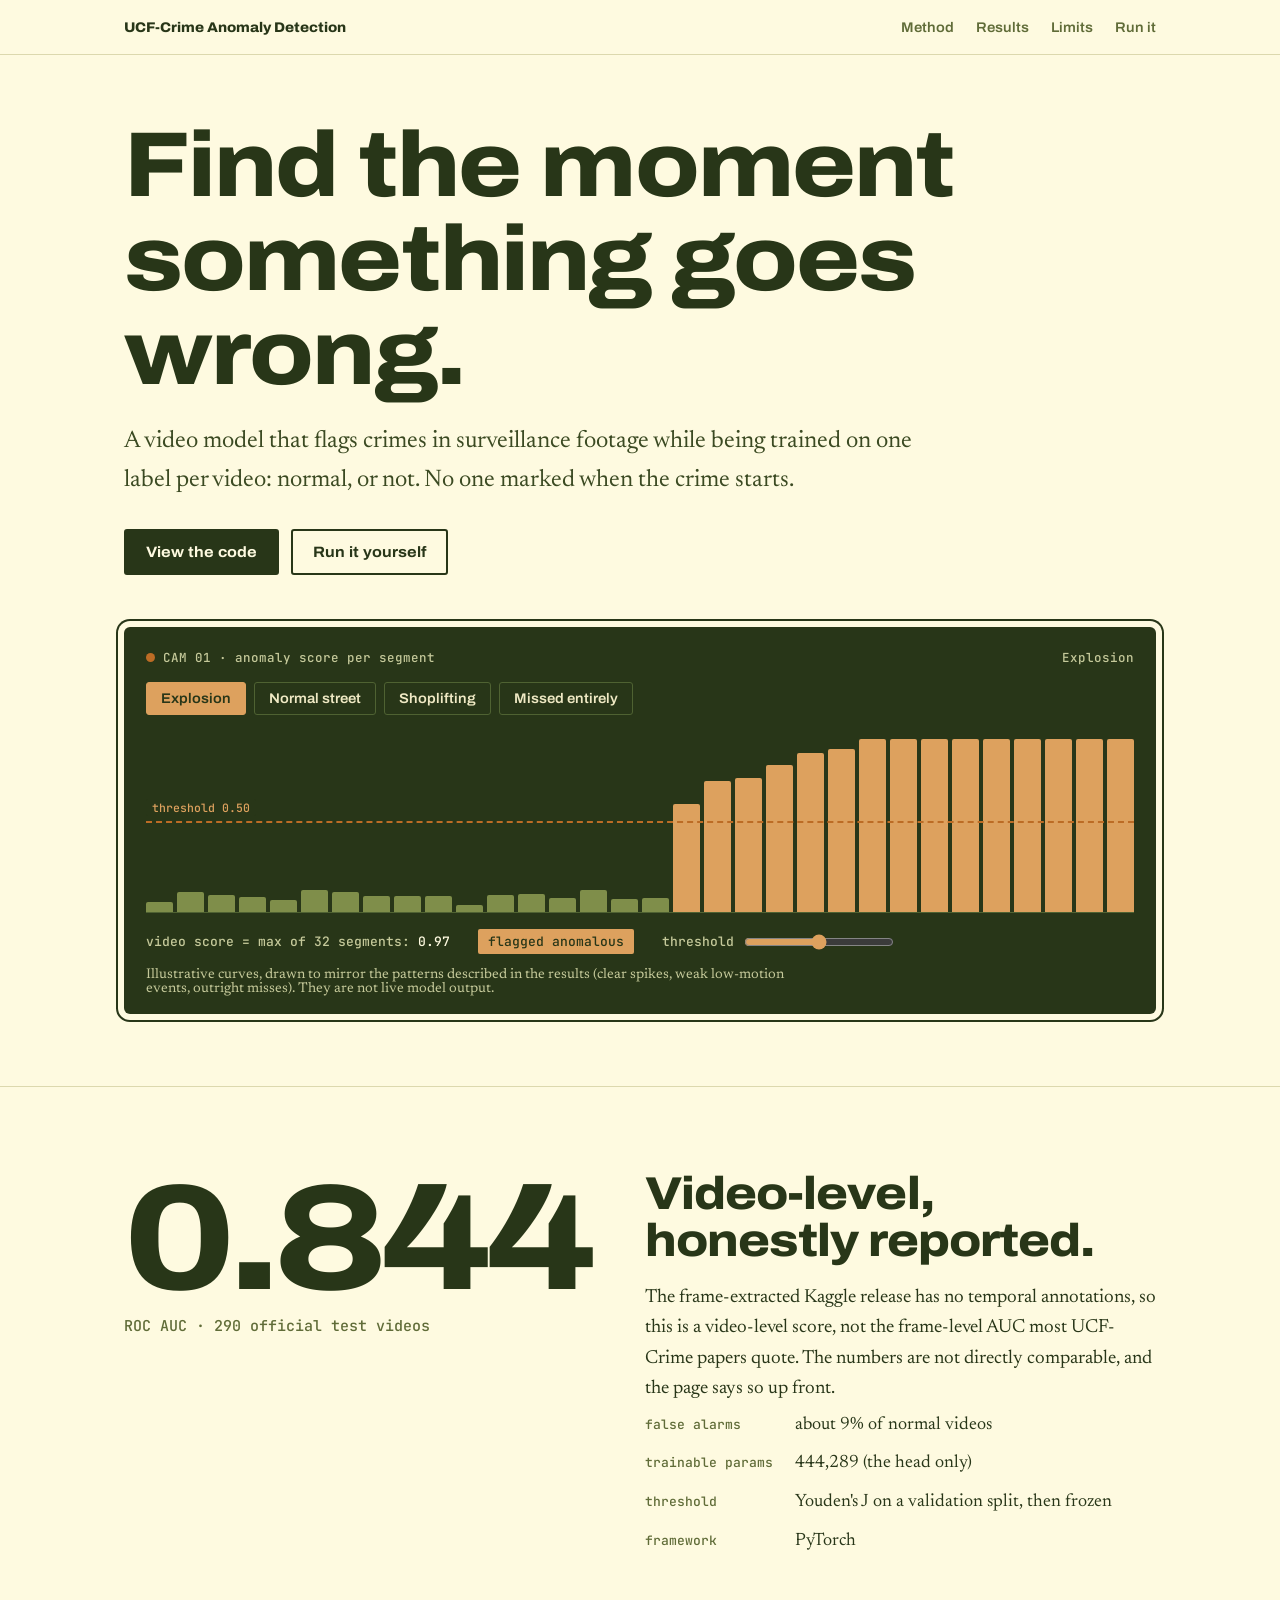
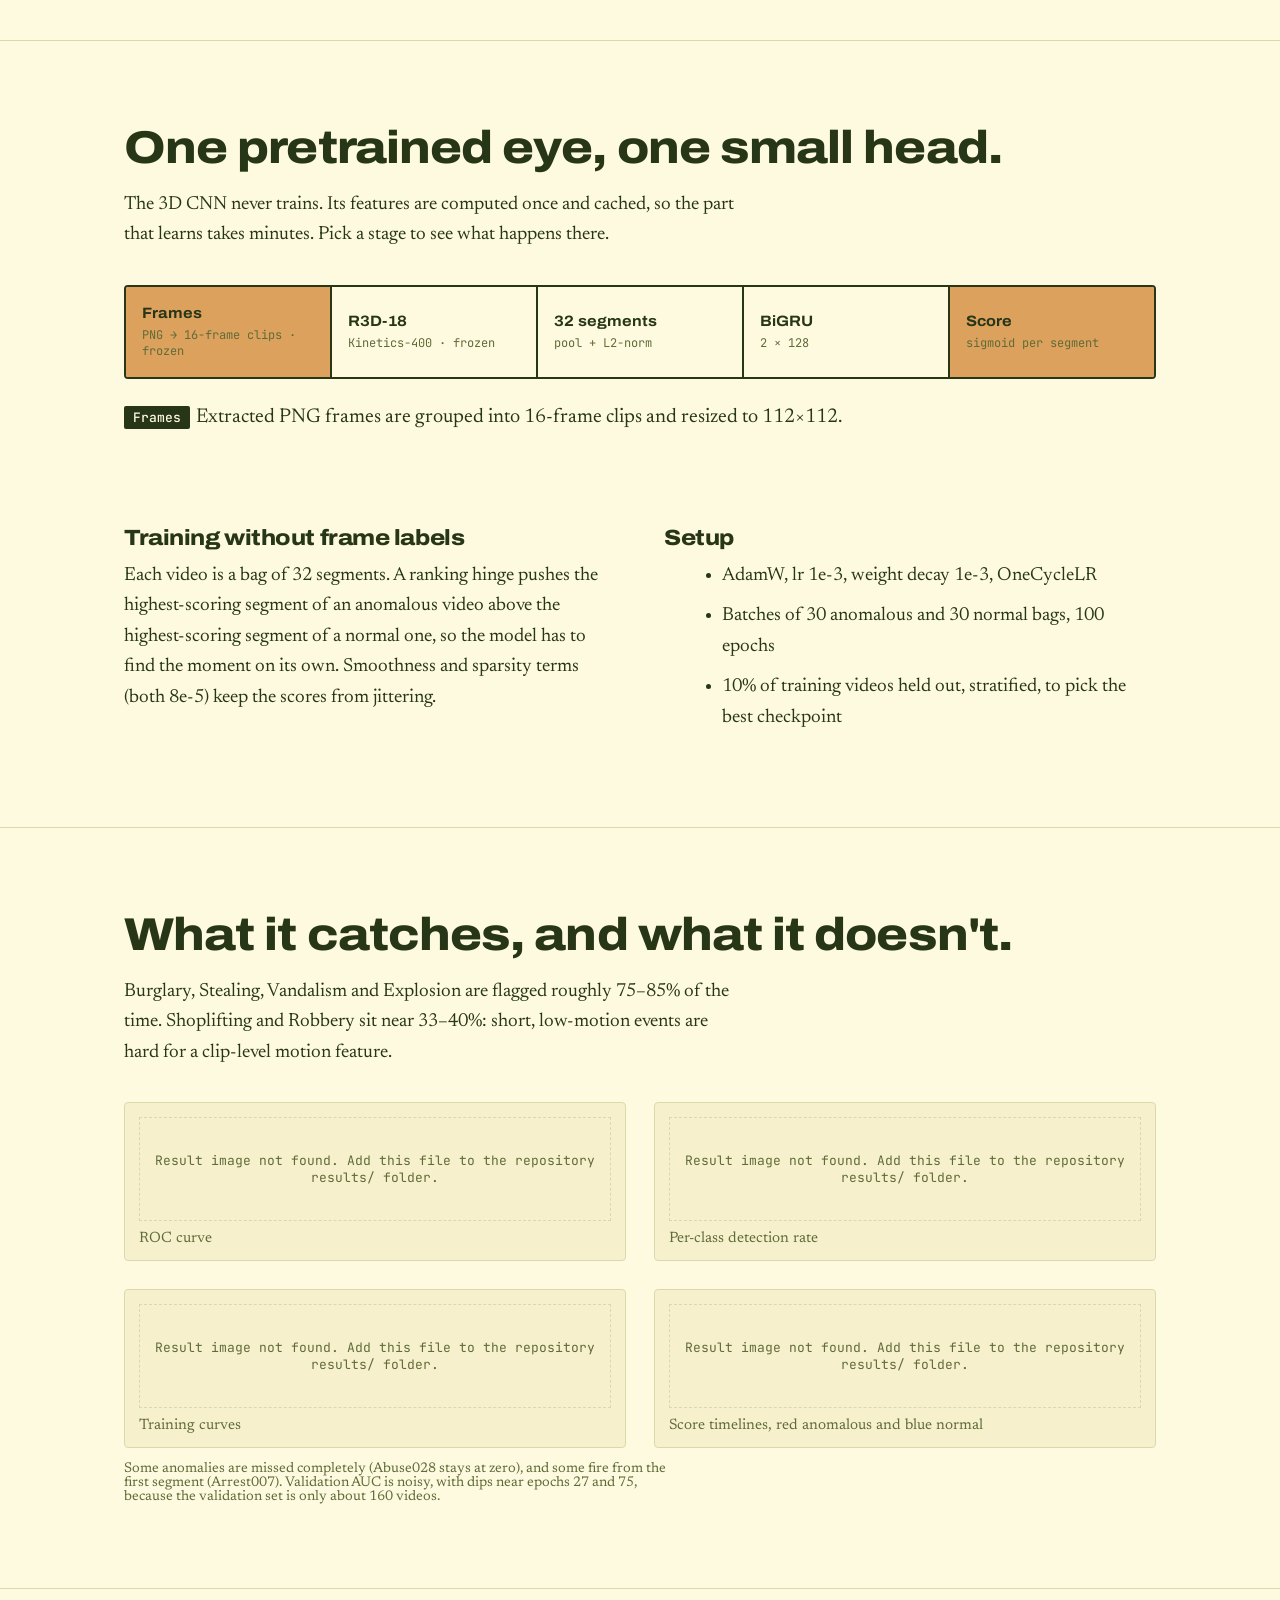
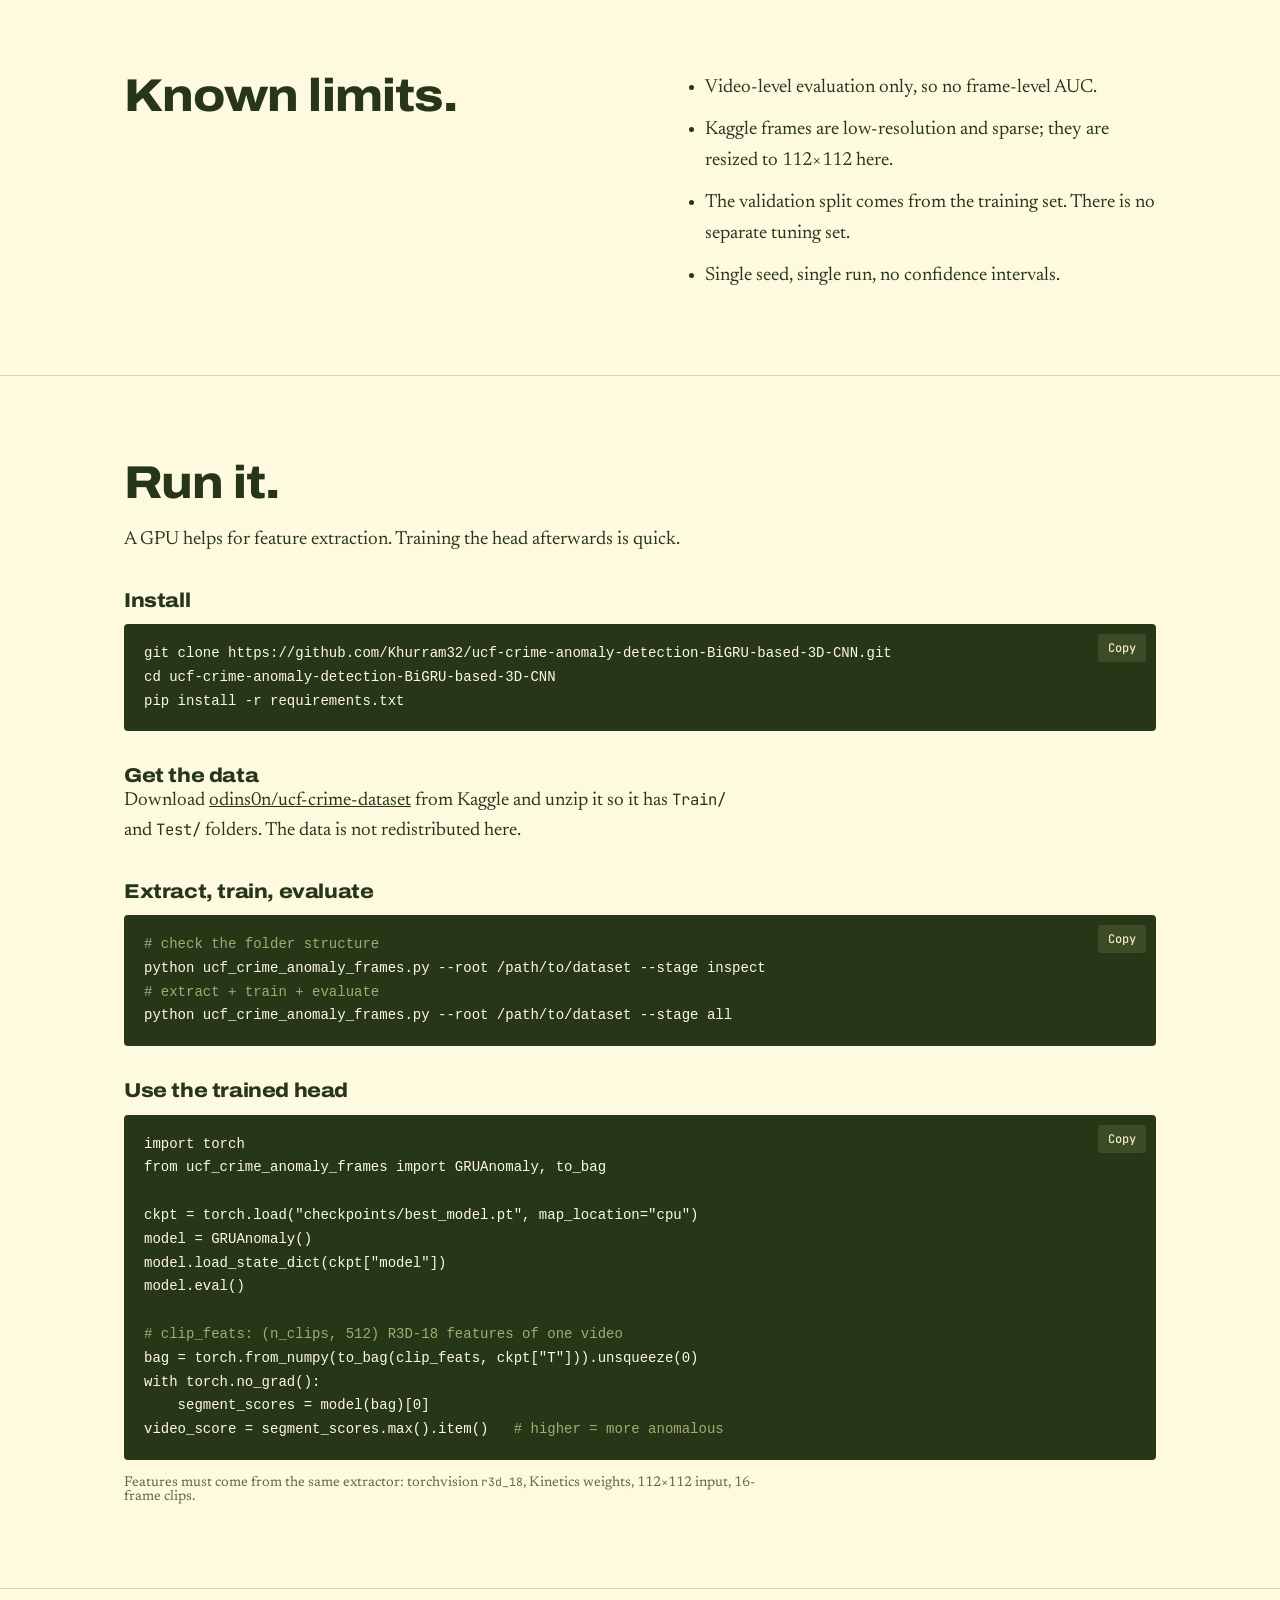
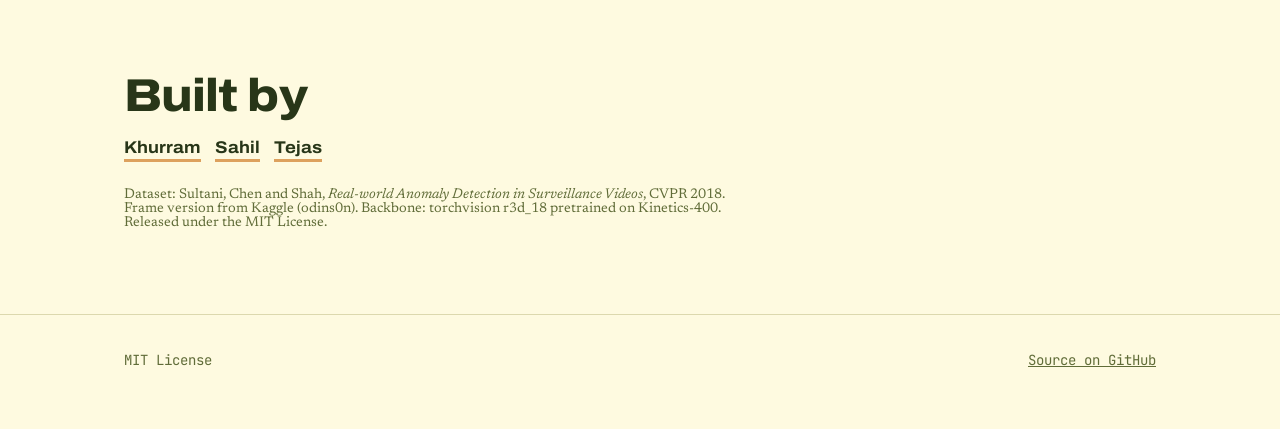
==== commit 6665e349: "Update setup section in index.html Removed Gaussian feature noise details from setup." ====
--- a/index.html
+++ b/index.html
@@ -168,7 +168,6 @@
 <div><h3>Setup</h3><ul>
 <li>AdamW, lr 1e-3, weight decay 1e-3, OneCycleLR</li>
 <li>Batches of 30 anomalous and 30 normal bags, 100 epochs</li>
-<li>Gaussian feature noise (σ 0.01), gradient clipping at 5.0, seed 42</li>
 <li>10% of training videos held out, stratified, to pick the best checkpoint</li></ul></div>
 </div></div></section>
 
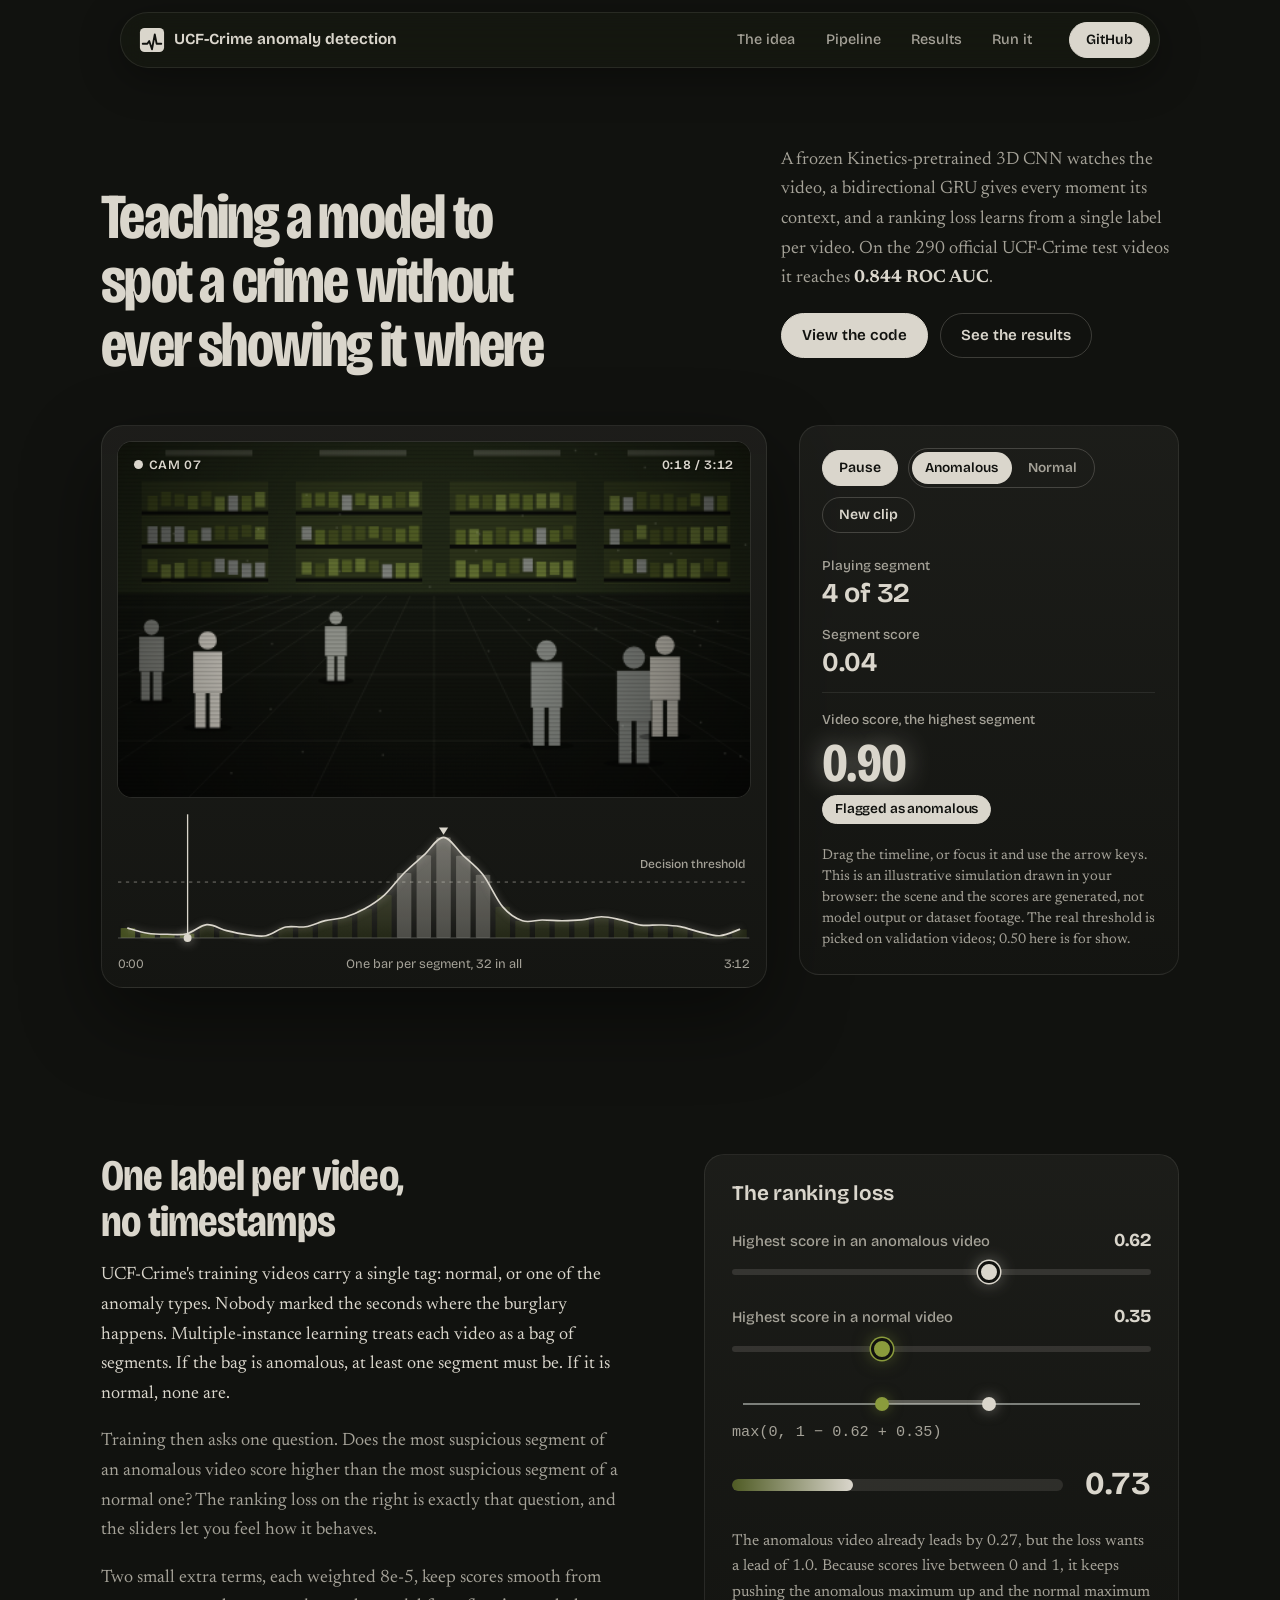
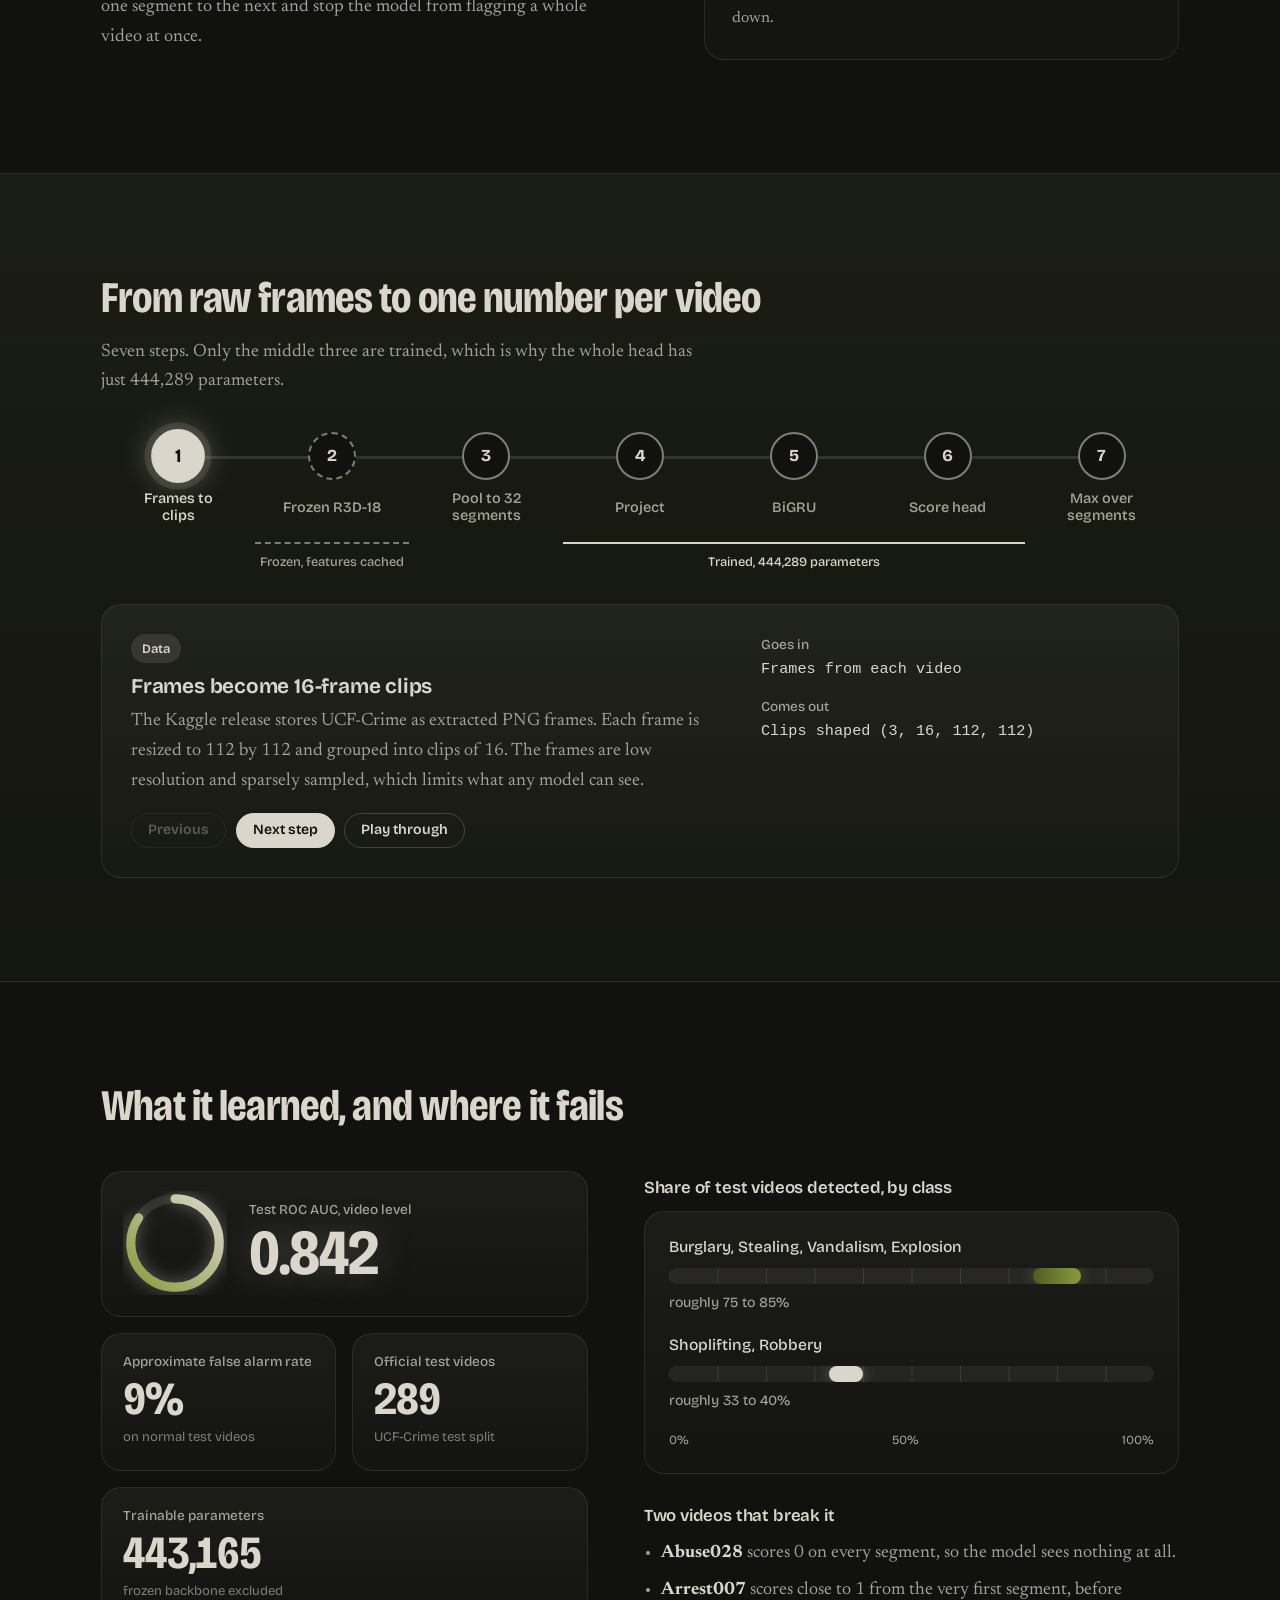
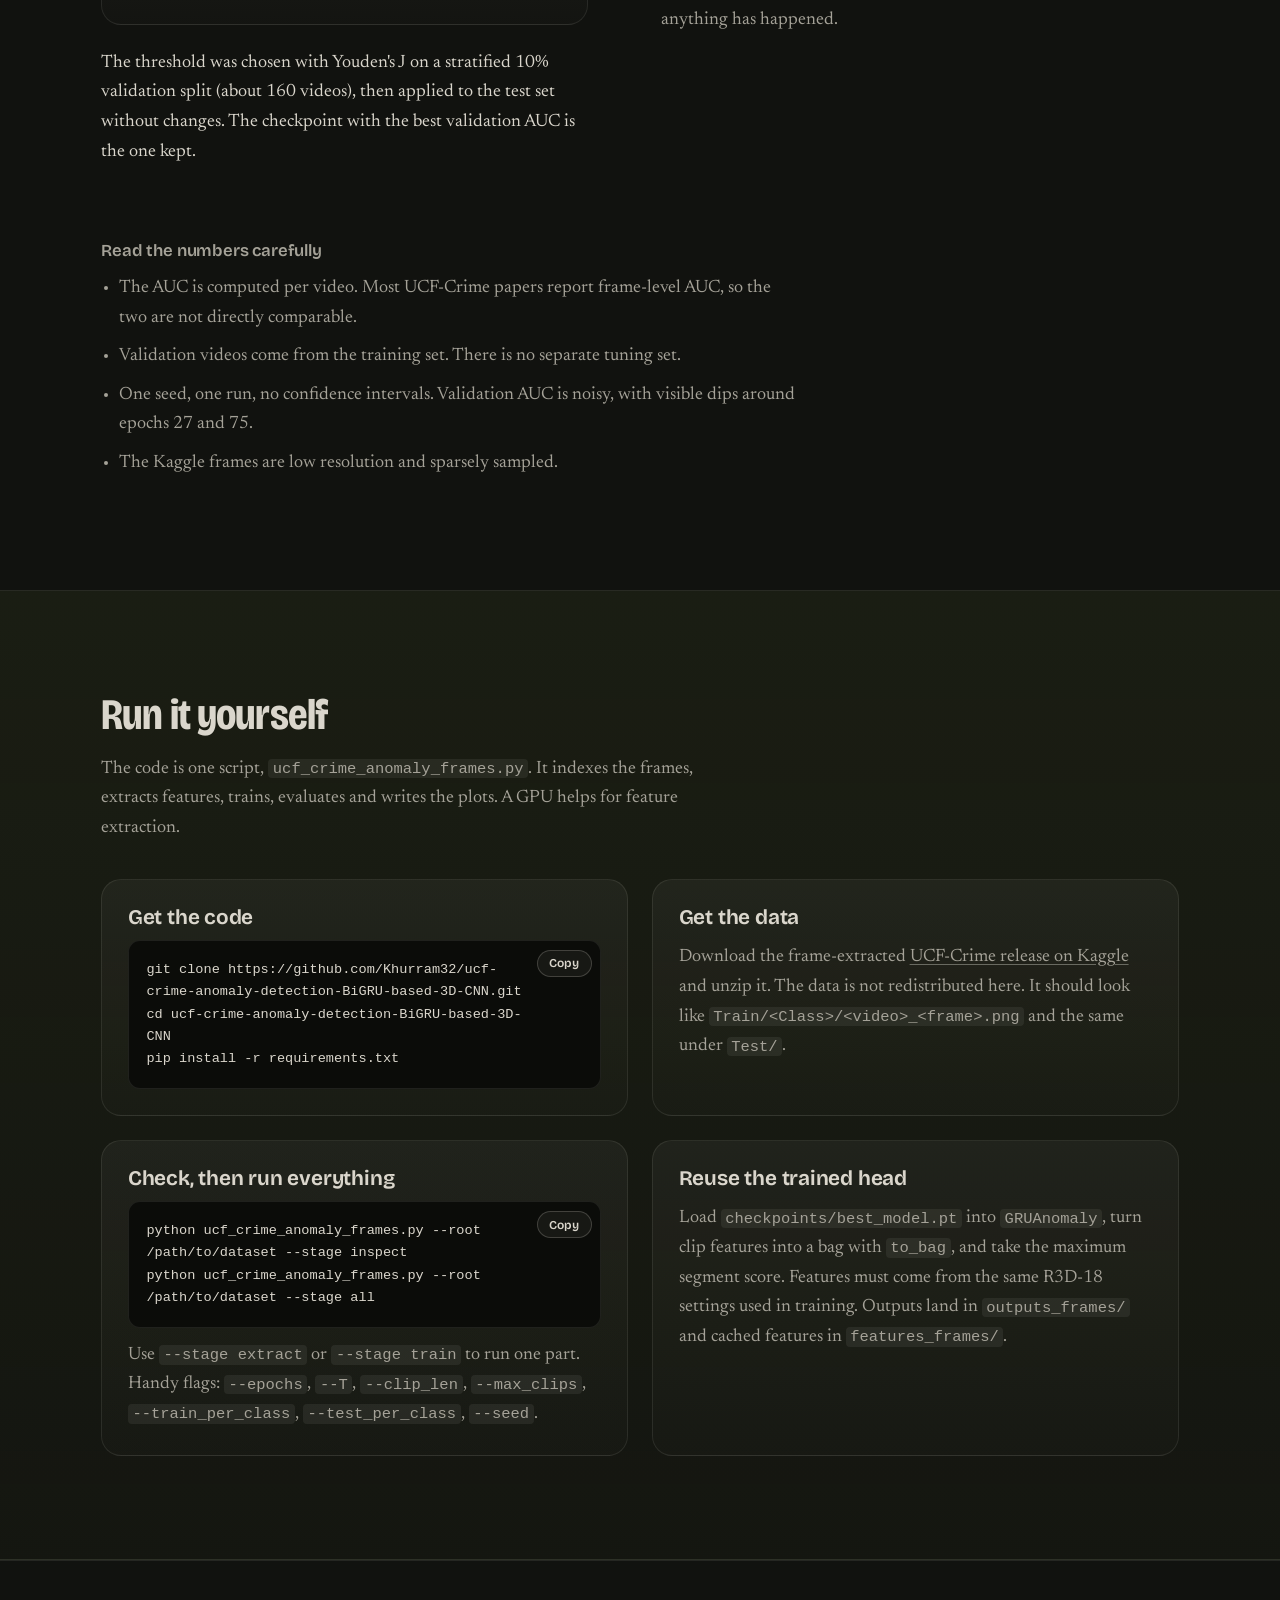
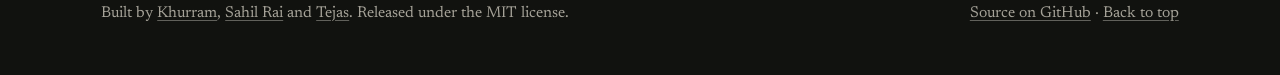
==== commit 1a6b8178: "Add files via upload" ====
--- a/index.html
+++ b/index.html
@@ -1,411 +1,273 @@
-<!DOCTYPE html>
+<!doctype html>
 <html lang="en">
 <head>
 <meta charset="utf-8">
 <meta name="viewport" content="width=device-width, initial-scale=1">
-<title>Video Anomaly Detection on UCF-Crime · BiGRU + R3D-18 + MIL</title>
-<meta name="description" content="Weakly-supervised video anomaly detection on UCF-Crime with a frozen R3D-18, a BiGRU head and MIL ranking loss. 0.844 video-level test AUC.">
+<title>UCF-Crime anomaly detection with a BiGRU and a 3D CNN</title>
+<meta name="description" content="Weakly supervised video anomaly detection on UCF-Crime: a frozen Kinetics-pretrained R3D-18, a BiGRU temporal head and a multiple-instance ranking loss. 0.844 video-level ROC AUC.">
+<meta name="theme-color" content="#11120F">
+<meta property="og:title" content="UCF-Crime anomaly detection with a BiGRU and a 3D CNN">
+<meta property="og:description" content="Learning to flag crimes in surveillance video from one label per video. Interactive walkthrough, results and code.">
+<meta property="og:type" content="website">
+<link rel="icon" href="assets/favicon.svg" type="image/svg+xml">
 <link rel="preconnect" href="https://fonts.googleapis.com">
 <link rel="preconnect" href="https://fonts.gstatic.com" crossorigin>
-<link href="https://fonts.googleapis.com/css2?family=Archivo:wdth,wght@62..125,500..900&family=Newsreader:opsz,wght@6..72,400..600&family=JetBrains+Mono:wght@400;500&display=swap" rel="stylesheet">
-<style>
-:root{--cu:#bc6c25;--bg:#fefae0;--ink:#283618;--mute:#606c38;--line:#dcd8ae;--sig:#dda15e;--ok:#606c38;--mon:#283618;--monl:#3b4c26;
---disp:"Archivo",system-ui,sans-serif;--body:"Newsreader",Georgia,serif;--mono:"JetBrains Mono",ui-monospace,monospace}
-*{box-sizing:border-box;margin:0}
-html{scroll-behavior:smooth}
-body{background:var(--bg);color:var(--ink);font:19px/1.6 var(--body);-webkit-font-smoothing:antialiased}
-a{color:inherit}
-:focus-visible{outline:3px solid var(--cu);outline-offset:3px}
-.wrap{max-width:1080px;margin:0 auto;padding:0 24px}
-h1,h2,h3{font-family:var(--disp);font-stretch:112%;font-weight:800;line-height:1.02;letter-spacing:-.02em}
-h2{font-size:clamp(30px,4.4vw,46px);margin-bottom:18px}
-p{max-width:62ch}
-section{padding:84px 0;border-top:1px solid var(--line)}
-code,.mono{font-family:var(--mono);font-size:.82em}
-nav{position:sticky;top:0;z-index:5;background:color-mix(in srgb,var(--bg) 92%,transparent);backdrop-filter:blur(6px);border-bottom:1px solid var(--line)}
-nav .wrap{display:flex;gap:22px;align-items:center;height:54px;font:600 14px var(--disp);font-stretch:105%}
-nav b{margin-right:auto;font-weight:800}
-nav a{text-decoration:none;color:var(--mute);transition:color .2s}
-nav a:hover{color:var(--ink)}
-@media(max-width:640px){nav a.h{display:none}}
-
-/* hero */
-.hero{padding:64px 0 72px;border:0}
-.hero h1{font-size:clamp(40px,8vw,92px);max-width:16ch}
-.hero .lede{font-size:clamp(20px,2.2vw,24px);margin:22px 0 30px;color:#3b4a22}
-.btns{display:flex;gap:12px;flex-wrap:wrap}
-.btn{font:700 15px var(--disp);font-stretch:108%;padding:13px 20px;border:2px solid var(--ink);text-decoration:none;border-radius:3px;transition:transform .15s,background .2s,color .2s}
-.btn.p{background:var(--ink);color:var(--bg)}
-.btn:hover{transform:translateY(-2px)}
-.btn.p:hover{background:var(--sig);color:var(--ink);border-color:var(--ink)}
-
-/* monitor */
-.mon{margin-top:52px;background:var(--mon);color:#fefae0;border-radius:6px;padding:22px 22px 18px;box-shadow:0 0 0 6px var(--bg),0 0 0 8px var(--ink)}
-.mon-top{display:flex;justify-content:space-between;gap:16px;flex-wrap:wrap;font:500 12.5px var(--mono);color:#c5c99a;margin-bottom:16px}
-.rec{display:inline-flex;align-items:center;gap:8px}
-.rec i{width:9px;height:9px;border-radius:50%;background:#bc6c25;animation:blink 1.4s steps(2) infinite}
-@keyframes blink{50%{opacity:.15}}
-.tabs{display:flex;gap:8px;flex-wrap:wrap;margin-bottom:18px}
-.tabs button{font:600 14px var(--disp);font-stretch:105%;color:#efe9c4;background:transparent;border:1px solid #4f6232;border-radius:3px;padding:8px 14px;cursor:pointer;transition:background .2s,color .2s}
-.tabs button[aria-pressed=true]{background:var(--sig);color:var(--ink);border-color:var(--sig)}
-.tl{position:relative;height:180px;display:flex;align-items:flex-end;gap:4px;border-bottom:1px solid #4f6232}
-.tl>div:not(.thr){flex:1;background:#7f8e4a;border-radius:2px 2px 0 0;height:2%;transition:height .7s cubic-bezier(.2,.9,.2,1),background .3s}
-.tl>div.hot{background:var(--sig)}
-.thr{position:absolute;height:0;left:0;right:0;border-top:2px dashed #bc6c25;pointer-events:none;transition:bottom .15s}
-.thr span{position:absolute;left:0;top:-24px;background:var(--mon);padding:1px 6px;border-radius:2px;font:500 11.5px var(--mono);color:#dda15e}
-.mon-bot{display:flex;gap:28px;flex-wrap:wrap;align-items:center;margin-top:16px;font:500 13px var(--mono);color:#c5c99a}
-.mon-bot output{color:#fefae0;font-weight:500}
-.verdict{padding:4px 10px;border-radius:2px;font-weight:500;color:var(--ink);background:#cfd3a0}
-.verdict.bad{background:var(--sig)}
-.mon-bot label{display:flex;align-items:center;gap:10px}
-input[type=range]{accent-color:var(--sig);width:150px}
-.note{font:400 14px var(--body);color:var(--mute);margin-top:14px;max-width:80ch}
-
-/* split */
-.split{display:grid;grid-template-columns:minmax(0,1fr) minmax(0,1.1fr);gap:56px;align-items:start}
-@media(max-width:820px){.split{grid-template-columns:1fr;gap:28px}}
-.big{font:800 clamp(80px,14vw,150px)/.9 var(--disp);font-stretch:118%;letter-spacing:-.04em}
-.big small{display:block;font:500 15px var(--mono);letter-spacing:0;color:var(--mute);margin-top:10px}
-dl{display:grid;grid-template-columns:auto 1fr;gap:10px 22px;margin-top:6px}
-dt{font:500 13px var(--mono);color:var(--mute);padding-top:5px}
-dd{font-size:18px}
-
-/* pipeline */
-.pipe{display:flex;gap:0;margin:34px 0 22px;border:2px solid var(--ink);border-radius:4px;overflow:hidden}
-.pipe button{flex:1;min-width:0;font:700 15px var(--disp);font-stretch:108%;text-align:left;padding:18px 16px;background:transparent;border:0;border-right:2px solid var(--ink);cursor:pointer;color:var(--ink);position:relative;transition:background .25s}
-.pipe button:last-child{border:0}
-.pipe button small{display:block;font:400 12px var(--mono);color:var(--mute);margin-top:6px}
-.pipe button[aria-selected=true],.pipe button.sweep{background:var(--sig)}
-.pipe button.frozen small::after{content:" · frozen"}
-@media(max-width:820px){.pipe{flex-direction:column}.pipe button{border-right:0;border-bottom:2px solid var(--ink)}}
-.detail{min-height:96px;font-size:20px;max-width:70ch}
-.cap{display:inline-block;font:500 13px var(--mono);background:var(--ink);color:var(--bg);padding:3px 9px;border-radius:2px;margin-right:6px}
-
-/* results */
-.figs{display:grid;grid-template-columns:repeat(2,minmax(0,1fr));gap:28px;margin-top:34px}
-@media(max-width:820px){.figs{grid-template-columns:1fr}}
-figure{background:#f6f1cc;border:1px solid var(--line);padding:14px;border-radius:4px}
-figure.wide{grid-column:1/-1}
-figure img{width:100%;display:block;border-radius:2px}
-figcaption{font:400 15px var(--body);color:var(--mute);margin-top:10px}
-figure.miss img{display:none}
-figure.miss::before{content:"Result image not found. Add this file to the repository results/ folder.";display:block;padding:34px 12px;text-align:center;font:400 13px var(--mono);color:var(--mute);border:1px dashed var(--line)}
-.two{display:grid;grid-template-columns:1fr 1fr;gap:48px;margin-top:30px}
-@media(max-width:820px){.two{grid-template-columns:1fr;gap:30px}}
-.two h3{font-size:22px;margin-bottom:12px}
-.two li{margin:0 0 10px 18px}
-
-/* run */
-.code{background:var(--mon);color:#fefae0;border-radius:4px;padding:18px 20px;font:400 14px/1.7 var(--mono);overflow-x:auto;position:relative;margin-top:14px}
-.code .c{color:#a3aa72}
-.copy{position:absolute;top:10px;right:10px;font:500 12px var(--mono);background:#3b4c26;color:#efe9c4;border:0;padding:6px 10px;border-radius:3px;cursor:pointer;transition:background .2s}
-.copy:hover{background:var(--sig);color:var(--ink)}
-.steps h3{font-size:20px;margin-top:34px}
-
-/* team */
-.team{display:flex;gap:14px;flex-wrap:wrap;margin-top:18px}
-.team a{font:700 17px var(--disp);font-stretch:108%;text-decoration:none;border-bottom:3px solid var(--sig);padding-bottom:2px;transition:background .2s}
-.team a:hover{background:var(--sig)}
-footer{padding:36px 0 60px;border-top:1px solid var(--line);font:400 14px var(--mono);color:var(--mute)}
-footer .wrap{display:flex;justify-content:space-between;gap:16px;flex-wrap:wrap}
-
-/* one-time load sequence */
-.hero h1,.hero .lede,.hero .btns,.mon{animation:rise .8s cubic-bezier(.2,.8,.2,1) both}
-.hero .lede{animation-delay:.12s}.hero .btns{animation-delay:.22s}.mon{animation-delay:.34s}
-@keyframes rise{from{opacity:0;transform:translateY(18px)}}
-@media(prefers-reduced-motion:reduce){*{animation:none!important;transition:none!important;scroll-behavior:auto!important}}
-</style>
+<link href="https://fonts.googleapis.com/css2?family=Bricolage+Grotesque:opsz,wdth,wght@12..96,75..100,300..800&family=Newsreader:ital,opsz,wght@0,6..72,400..600;1,6..72,400..500&display=swap" rel="stylesheet">
+<link rel="stylesheet" href="style.css">
 </head>
-<body>
-<nav><div class="wrap"><b>UCF-Crime Anomaly Detection</b><a class="h" href="#method">Method</a><a class="h" href="#results">Results</a><a class="h" href="#limits">Limits</a><a href="#run">Run it</a></div></nav>
-
-<header class="hero"><div class="wrap">
-<h1>Find the moment something goes wrong.</h1>
-<p class="lede">A video model that flags crimes in surveillance footage while being trained on one label per video: normal, or not. No one marked when the crime starts.</p>
-<div class="btns"><a class="btn p" href="https://github.com/Khurram32/ucf-crime-anomaly-detection-BiGRU-based-3D-CNN">View the code</a><a class="btn" href="#run">Run it yourself</a></div>
-
-<div class="mon" aria-label="Interactive illustration of anomaly scores over one video">
-  <div class="mon-top"><span class="rec"><i></i>CAM 01 · anomaly score per segment</span><span id="clipname">Explosion</span></div>
-  <div class="tabs" role="group" aria-label="Choose an example video">
-    <button aria-pressed="true" data-k="explosion">Explosion</button>
-    <button aria-pressed="false" data-k="normal">Normal street</button>
-    <button aria-pressed="false" data-k="shoplift">Shoplifting</button>
-    <button aria-pressed="false" data-k="missed">Missed entirely</button>
-  </div>
-  <div class="tl" id="tl"><div class="thr" id="thr"><span id="thrl">threshold 0.50</span></div></div>
-  <div class="mon-bot">
-    <span>video score = max of 32 segments: <output id="vs">0.00</output></span>
-    <span class="verdict" id="verdict">normal</span>
-    <label>threshold <input type="range" id="rng" min="10" max="90" value="50" aria-label="Decision threshold"></label>
-  </div>
-  <p class="note" style="color:#c5c99a">Illustrative curves, drawn to mirror the patterns described in the results (clear spikes, weak low-motion events, outright misses). They are not live model output.</p>
-</div>
-</div></header>
-
-<section id="numbers"><div class="wrap split">
-<div class="big">0.844<small>ROC AUC · 290 official test videos</small></div>
-<div>
-<h2>Video-level, honestly reported.</h2>
-<p>The frame-extracted Kaggle release has no temporal annotations, so this is a video-level score, not the frame-level AUC most UCF-Crime papers quote. The numbers are not directly comparable, and the page says so up front.</p>
-<dl><dt>false alarms</dt><dd>about 9% of normal videos</dd><dt>trainable params</dt><dd>444,289 (the head only)</dd><dt>threshold</dt><dd>Youden's J on a validation split, then frozen</dd><dt>framework</dt><dd>PyTorch</dd></dl>
-</div></div></section>
-
-<section id="method"><div class="wrap">
-<h2>One pretrained eye, one small head.</h2>
-<p>The 3D CNN never trains. Its features are computed once and cached, so the part that learns takes minutes. Pick a stage to see what happens there.</p>
-<div class="pipe" role="tablist" id="pipe">
-<button role="tab" aria-selected="false" class="frozen" data-i="0">Frames<small>PNG → 16-frame clips</small></button>
-<button role="tab" aria-selected="false" class="frozen" data-i="1">R3D-18<small>Kinetics-400</small></button>
-<button role="tab" aria-selected="false" data-i="2">32 segments<small>pool + L2-norm</small></button>
-<button role="tab" aria-selected="false" data-i="3">BiGRU<small>2 × 128</small></button>
-<button role="tab" aria-selected="false" data-i="4">Score<small>sigmoid per segment</small></button>
-</div>
-<p class="detail" id="detail" aria-live="polite"></p>
-
-<div class="two">
-<div><h3>Training without frame labels</h3>
-<p>Each video is a bag of 32 segments. A ranking hinge pushes the highest-scoring segment of an anomalous video above the highest-scoring segment of a normal one, so the model has to find the moment on its own. Smoothness and sparsity terms (both 8e-5) keep the scores from jittering.</p></div>
-<div><h3>Setup</h3><ul>
-<li>AdamW, lr 1e-3, weight decay 1e-3, OneCycleLR</li>
-<li>Batches of 30 anomalous and 30 normal bags, 100 epochs</li>
-<li>10% of training videos held out, stratified, to pick the best checkpoint</li></ul></div>
-</div></div></section>
-
-<section id="results"><div class="wrap">
-<h2>What it catches, and what it doesn't.</h2>
-<p>Burglary, Stealing, Vandalism and Explosion are flagged roughly 75–85% of the time. Shoplifting and Robbery sit near 33–40%: short, low-motion events are hard for a clip-level motion feature.</p>
-<div class="figs">
-<figure><img data-file="roc_curve.png" src="results/roc_curve.png" alt="ROC curve on the test set"><figcaption>ROC curve</figcaption></figure>
-<figure><img data-file="class_detection.png" src="results/class_detection.png" alt="Per-class detection rate"><figcaption>Per-class detection rate</figcaption></figure>
-<figure><img data-file="training_curves.png" src="results/training_curves.png" alt="Training curves"><figcaption>Training curves</figcaption></figure>
-<figure><img data-file="score_timelines.png" src="results/score_timelines.png" alt="Segment score timelines for sample test videos"><figcaption>Score timelines, red anomalous and blue normal</figcaption></figure>
-</div>
-<p class="note" style="max-width:70ch">Some anomalies are missed completely (Abuse028 stays at zero), and some fire from the first segment (Arrest007). Validation AUC is noisy, with dips near epochs 27 and 75, because the validation set is only about 160 videos.</p>
-</div></section>
-
-<section id="limits"><div class="wrap split">
-<div><h2>Known limits.</h2></div>
-<ul style="margin-left:20px">
-<li style="margin-bottom:12px">Video-level evaluation only, so no frame-level AUC.</li>
-<li style="margin-bottom:12px">Kaggle frames are low-resolution and sparse; they are resized to 112×112 here.</li>
-<li style="margin-bottom:12px">The validation split comes from the training set. There is no separate tuning set.</li>
-<li>Single seed, single run, no confidence intervals.</li></ul>
-</div></section>
-
-<section id="run"><div class="wrap steps">
-<h2>Run it.</h2>
-<p>A GPU helps for feature extraction. Training the head afterwards is quick.</p>
-<h3>Install</h3>
-<div class="code"><button class="copy">Copy</button><pre>git clone https://github.com/Khurram32/ucf-crime-anomaly-detection-BiGRU-based-3D-CNN.git
+<body id="top">
+<a class="skip" href="#main">Skip to content</a>
+
+<header class="bar">
+  <div class="bar-in">
+    <a class="brand" href="#top">
+      <svg class="brand-mark" viewBox="0 0 28 28" aria-hidden="true"><rect x="1" y="1" width="26" height="26" rx="5" fill="currentColor"/><path d="M4 18h5l2-3 3 9 3-16 2 10h5" fill="none" stroke="#11120F" stroke-width="2" stroke-linecap="round" stroke-linejoin="round"/></svg>
+      <span>UCF-Crime anomaly detection</span>
+    </a>
+    <nav class="nav" aria-label="Sections">
+      <a href="#idea">The idea</a>
+      <a href="#pipeline">Pipeline</a>
+      <a href="#results">Results</a>
+      <a href="#run">Run it</a>
+    </nav>
+    <a class="btn btn-small" href="https://github.com/Khurram32/ucf-crime-anomaly-detection-BiGRU-based-3D-CNN">GitHub</a>
+  </div>
+</header>
+
+<main id="main">
+
+<!-- HERO -->
+<section class="hero wrap">
+  <h1>Teaching a model to spot a crime without ever showing it where</h1>
+  <div class="hero-side">
+    <p>A frozen Kinetics-pretrained 3D CNN watches the video, a bidirectional GRU gives every moment its context, and a ranking loss learns from a single label per video. On the 290 official UCF-Crime test videos it reaches <strong>0.844 ROC AUC</strong>.</p>
+    <p class="hero-actions">
+      <a class="btn" href="https://github.com/Khurram32/ucf-crime-anomaly-detection-BiGRU-based-3D-CNN">View the code</a>
+      <a class="btn btn-ghost" href="#results">See the results</a>
+    </p>
+  </div>
+
+  <figure class="scope" id="scope">
+    <div class="stage">
+      <div class="screen" id="screen">
+        <canvas id="cam" width="480" height="270" aria-label="Simulated surveillance camera view" role="img"></canvas>
+        <span class="hud hud-tl"><i class="rec" aria-hidden="true"></i>CAM 07</span>
+        <span class="hud hud-tr" id="hud-time">0:00 / 3:12</span>
+        <span class="hud hud-bl" id="hud-alert" hidden>Anomaly flagged</span>
+      </div>
+      <div class="trace-wrap">
+        <svg class="trace" id="trace" viewBox="0 0 960 200" role="slider" tabindex="0" aria-label="Video timeline, 32 segments" aria-valuemin="1" aria-valuemax="32" aria-valuenow="1">
+          <defs><linearGradient id="areaG" x1="0" y1="0" x2="0" y2="1"><stop offset="0" stop-color="#DAD6CC" stop-opacity=".28"/><stop offset="1" stop-color="#DAD6CC" stop-opacity="0"/></linearGradient></defs>
+          <g id="bars"></g>
+          <path id="area" class="area" d=""/>
+          <path id="line" class="line" d=""/>
+          <line class="base" x1="0" x2="960" y1="190" y2="190"/>
+          <line class="thr" x1="0" x2="960" y1="105" y2="105"/>
+          <path id="mx" class="mx" d="M-7 -11 L7 -11 L0 0 Z"/>
+          <g id="ph" class="ph"><line x1="0" x2="0" y1="2" y2="190"/><circle cx="0" cy="190" r="6"/></g>
+        </svg>
+        <span class="thr-label">Decision threshold</span>
+      </div>
+      <div class="axis"><span>0:00</span><span>One bar per segment, 32 in all</span><span>3:12</span></div>
+    </div>
+
+    <div class="panel">
+      <div class="controls">
+        <button class="btn btn-small" id="btn-play" type="button">Play</button>
+        <div class="seg" role="group" aria-label="Clip type">
+          <button type="button" id="seg-anom" aria-pressed="true">Anomalous</button>
+          <button type="button" id="seg-normal" aria-pressed="false">Normal</button>
+        </div>
+        <button class="btn btn-small btn-ghost" id="btn-new" type="button">New clip</button>
+      </div>
+      <dl class="readout">
+        <div><dt>Playing segment</dt><dd id="r-seg">1 of 32</dd></div>
+        <div><dt>Segment score</dt><dd id="r-score">0.10</dd></div>
+        <div class="main">
+          <dt>Video score, the highest segment</dt>
+          <dd id="r-video">0.00</dd>
+          <dd id="r-verdict" class="verdict">Not flagged</dd>
+        </div>
+      </dl>
+      <figcaption>Drag the timeline, or focus it and use the arrow keys. This is an illustrative simulation drawn in your browser: the scene and the scores are generated, not model output or dataset footage. The real threshold is picked on validation videos; 0.50 here is for show.</figcaption>
+    </div>
+  </figure>
+</section>
+
+<!-- IDEA -->
+<section class="sec wrap" id="idea">
+  <div class="split">
+    <div class="prose">
+      <h2>One label per video, no timestamps</h2>
+      <p>UCF-Crime's training videos carry a single tag: normal, or one of the anomaly types. Nobody marked the seconds where the burglary happens. Multiple-instance learning treats each video as a bag of segments. If the bag is anomalous, at least one segment must be. If it is normal, none are.</p>
+      <p>Training then asks one question. Does the most suspicious segment of an anomalous video score higher than the most suspicious segment of a normal one? The ranking loss on the right is exactly that question, and the sliders let you feel how it behaves.</p>
+      <p>Two small extra terms, each weighted 8e-5, keep scores smooth from one segment to the next and stop the model from flagging a whole video at once.</p>
+    </div>
+
+    <div class="lab" aria-labelledby="lab-title">
+      <h3 id="lab-title">The ranking loss</h3>
+      <div class="field">
+        <label for="in-a">Highest score in an anomalous video</label>
+        <output id="out-a" for="in-a">0.62</output>
+        <input id="in-a" class="range range-a" type="range" min="0" max="1" step="0.01" value="0.62">
+      </div>
+      <div class="field">
+        <label for="in-n">Highest score in a normal video</label>
+        <output id="out-n" for="in-n">0.35</output>
+        <input id="in-n" class="range range-n" type="range" min="0" max="1" step="0.01" value="0.35">
+      </div>
+      <div class="numline" aria-hidden="true">
+        <span class="nl-gap" id="nl-gap"></span>
+        <span class="nl-dot nl-a" id="nl-a"></span>
+        <span class="nl-dot nl-n" id="nl-n"></span>
+      </div>
+      <p class="loss-eq" id="loss-eq">max(0, 1 − 0.62 + 0.35)</p>
+      <div class="loss-row">
+        <div class="meter" aria-hidden="true"><span id="loss-fill"></span></div>
+        <strong class="loss-val" id="loss-val">0.73</strong>
+      </div>
+      <p class="loss-note" id="loss-note"></p>
+    </div>
+  </div>
+</section>
+
+<!-- PIPELINE -->
+<section class="sec sec-tint" id="pipeline">
+  <div class="wrap">
+    <h2>From raw frames to one number per video</h2>
+    <p class="lede">Seven steps. Only the middle three are trained, which is why the whole head has just 444,289 parameters.</p>
+
+    <ol class="rail" id="rail" style="--p:0"></ol>
+    <div class="brackets" aria-hidden="true">
+      <span class="br br-frozen">Frozen, features cached</span>
+      <span class="br br-trained">Trained, 444,289 parameters</span>
+    </div>
+
+    <div class="detail" aria-live="polite">
+      <div class="detail-main">
+        <p class="badge" id="step-badge">Data</p>
+        <h3 id="step-title"></h3>
+        <p id="step-text"></p>
+      </div>
+      <dl class="shapes">
+        <div><dt>Goes in</dt><dd id="step-in"></dd></div>
+        <div><dt>Comes out</dt><dd id="step-out"></dd></div>
+      </dl>
+      <div class="detail-nav">
+        <button class="btn btn-small btn-ghost" id="step-prev" type="button">Previous</button>
+        <button class="btn btn-small" id="step-next" type="button">Next step</button>
+        <button class="btn btn-small btn-ghost" id="step-play" type="button">Play through</button>
+      </div>
+    </div>
+  </div>
+</section>
+
+<!-- RESULTS -->
+<section class="sec wrap" id="results">
+  <h2>What it learned, and where it fails</h2>
+  <div class="split split-results">
+    <div>
+      <div class="kpis">
+        <article class="kpi kpi-ring">
+          <svg class="ring" viewBox="0 0 80 80" aria-hidden="true"><defs><linearGradient id="ringG" x1="0" y1="0" x2="1" y2="1"><stop offset="0" stop-color="#8A9B3C"/><stop offset="1" stop-color="#DAD6CC"/></linearGradient></defs><circle class="ring-bg" cx="40" cy="40" r="34"/><circle class="ring-fg" cx="40" cy="40" r="34"/></svg>
+          <div><p class="kpi-label">Test ROC AUC, video level</p><p class="kpi-val" data-count="0.844" data-dec="3">0.844</p></div>
+        </article>
+        <article class="kpi"><p class="kpi-label">Approximate false alarm rate</p><p class="kpi-val" data-count="9" data-suffix="%">9%</p><p class="kpi-note">on normal test videos</p></article>
+        <article class="kpi"><p class="kpi-label">Official test videos</p><p class="kpi-val" data-count="290">290</p><p class="kpi-note">UCF-Crime test split</p></article>
+        <article class="kpi"><p class="kpi-label">Trainable parameters</p><p class="kpi-val" data-count="444289">444,289</p><p class="kpi-note">frozen backbone excluded</p></article>
+      </div>
+      <div class="prose prose-tight">
+        <p>The threshold was chosen with Youden's J on a stratified 10% validation split (about 160 videos), then applied to the test set without changes. The checkpoint with the best validation AUC is the one kept.</p>
+      </div>
+    </div>
+
+    <div>
+      <h3 class="h3-plain">Share of test videos detected, by class</h3>
+      <div class="bands" id="bands">
+        <div class="band">
+          <p>Burglary, Stealing, Vandalism, Explosion</p>
+          <div class="track"><span class="fill fill-good" style="--from:75;--to:85"></span></div>
+          <p class="band-val">roughly 75 to 85%</p>
+        </div>
+        <div class="band">
+          <p>Shoplifting, Robbery</p>
+          <div class="track"><span class="fill fill-bad" style="--from:33;--to:40"></span></div>
+          <p class="band-val">roughly 33 to 40%</p>
+        </div>
+        <div class="scale" aria-hidden="true"><span>0%</span><span>50%</span><span>100%</span></div>
+      </div>
+
+      <h3 class="h3-plain">Two videos that break it</h3>
+      <ul class="fails">
+        <li><strong>Abuse028</strong> scores 0 on every segment, so the model sees nothing at all.</li>
+        <li><strong>Arrest007</strong> scores close to 1 from the very first segment, before anything has happened.</li>
+      </ul>
+    </div>
+  </div>
+
+  <div class="plots" id="plots">
+    <h3 class="h3-plain">Plots from the run</h3>
+    <div class="plot-grid">
+      <figure><button type="button" class="plot-btn"><img src="assets/roc_curve.png" alt="ROC curve on the UCF-Crime test videos"></button><figcaption>ROC curve on the test videos</figcaption></figure>
+      <figure><button type="button" class="plot-btn"><img src="assets/class_detection.png" alt="Detection rate for each anomaly class"></button><figcaption>Detection by class</figcaption></figure>
+      <figure><button type="button" class="plot-btn"><img src="assets/training_curves.png" alt="Training loss and validation AUC over 100 epochs"></button><figcaption>Training curves over 100 epochs</figcaption></figure>
+      <figure><button type="button" class="plot-btn"><img src="assets/score_timelines.png" alt="Segment score timelines for example test videos"></button><figcaption>Segment scores on example videos</figcaption></figure>
+    </div>
+  </div>
+
+  <div class="caveats">
+    <h3 class="h3-plain">Read the numbers carefully</h3>
+    <ul>
+      <li>The AUC is computed per video. Most UCF-Crime papers report frame-level AUC, so the two are not directly comparable.</li>
+      <li>Validation videos come from the training set. There is no separate tuning set.</li>
+      <li>One seed, one run, no confidence intervals. Validation AUC is noisy, with visible dips around epochs 27 and 75.</li>
+      <li>The Kaggle frames are low resolution and sparsely sampled.</li>
+    </ul>
+  </div>
+</section>
+
+<!-- RUN -->
+<section class="sec sec-tint" id="run">
+  <div class="wrap">
+    <h2>Run it yourself</h2>
+    <p class="lede">The code is one script, <code>ucf_crime_anomaly_frames.py</code>. It indexes the frames, extracts features, trains, evaluates and writes the plots. A GPU helps for feature extraction.</p>
+
+    <div class="run-grid">
+      <div class="run-step">
+        <h3>Get the code</h3>
+        <div class="code"><button class="copy" type="button" data-copy="clone">Copy</button><pre id="clone">git clone https://github.com/Khurram32/ucf-crime-anomaly-detection-BiGRU-based-3D-CNN.git
 cd ucf-crime-anomaly-detection-BiGRU-based-3D-CNN
 pip install -r requirements.txt</pre></div>
-<h3>Get the data</h3>
-<p>Download <a href="https://www.kaggle.com/datasets/odins0n/ucf-crime-dataset">odins0n/ucf-crime-dataset</a> from Kaggle and unzip it so it has <code>Train/</code> and <code>Test/</code> folders. The data is not redistributed here.</p>
-<h3>Extract, train, evaluate</h3>
-<div class="code"><button class="copy">Copy</button><pre><span class="c"># check the folder structure</span>
-python ucf_crime_anomaly_frames.py --root /path/to/dataset --stage inspect
-<span class="c"># extract + train + evaluate</span>
+      </div>
+      <div class="run-step">
+        <h3>Get the data</h3>
+        <p>Download the frame-extracted <a href="https://www.kaggle.com/datasets/odins0n/ucf-crime-dataset">UCF-Crime release on Kaggle</a> and unzip it. The data is not redistributed here. It should look like <code>Train/&lt;Class&gt;/&lt;video&gt;_&lt;frame&gt;.png</code> and the same under <code>Test/</code>.</p>
+      </div>
+      <div class="run-step">
+        <h3>Check, then run everything</h3>
+        <div class="code"><button class="copy" type="button" data-copy="stages">Copy</button><pre id="stages">python ucf_crime_anomaly_frames.py --root /path/to/dataset --stage inspect
 python ucf_crime_anomaly_frames.py --root /path/to/dataset --stage all</pre></div>
-<h3>Use the trained head</h3>
-<div class="code"><button class="copy">Copy</button><pre>import torch
-from ucf_crime_anomaly_frames import GRUAnomaly, to_bag
-
-ckpt = torch.load("checkpoints/best_model.pt", map_location="cpu")
-model = GRUAnomaly()
-model.load_state_dict(ckpt["model"])
-model.eval()
-
-<span class="c"># clip_feats: (n_clips, 512) R3D-18 features of one video</span>
-bag = torch.from_numpy(to_bag(clip_feats, ckpt["T"])).unsqueeze(0)
-with torch.no_grad():
-    segment_scores = model(bag)[0]
-video_score = segment_scores.max().item()   <span class="c"># higher = more anomalous</span></pre></div>
-<p class="note">Features must come from the same extractor: torchvision <code>r3d_18</code>, Kinetics weights, 112×112 input, 16-frame clips.</p>
-</div></section>
-
-<section><div class="wrap">
-<h2>Built by</h2>
-<div class="team">
-<a href="https://github.com/Khurram32">Khurram</a>
-<a href="https://github.com/SahilRai02">Sahil</a>
-<a href="https://github.com/TejasA03">Tejas</a></div>
-<p class="note" style="margin-top:26px">Dataset: Sultani, Chen and Shah, <i>Real-world Anomaly Detection in Surveillance Videos</i>, CVPR 2018. Frame version from Kaggle (odins0n). Backbone: torchvision r3d_18 pretrained on Kinetics-400. Released under the MIT License.</p>
-</div></section>
-
-<footer><div class="wrap"><span>MIT License</span><a href="https://github.com/Khurram32/ucf-crime-anomaly-detection-BiGRU-based-3D-CNN">Source on GitHub</a></div></footer>
-
-<script>
-(function () {
-  'use strict';
-
-  function init() {
-    // Try common locations for result plots. The first valid URL is used.
-    var repo = 'https://raw.githubusercontent.com/Khurram32/ucf-crime-anomaly-detection-BiGRU-based-3D-CNN/';
-    var imageBases = [
-      'results/',
-      'outputs_frames/',
-      'outputs_frames/results/',
-      'Khurram32-results/'
-    ];
-    document.querySelectorAll('figure img[data-file]').forEach(function (img) {
-      var file = img.getAttribute('data-file');
-      var candidates = imageBases.map(function (base) { return repo + 'main/' + base + file; });
-      candidates.push(repo + 'Khurram32-results/' + file);
-      var index = 0;
-      function tryNext() {
-        if (index >= candidates.length) {
-          img.style.display = 'none';
-          img.parentNode.classList.add('miss');
-          return;
-        }
-        img.src = candidates[index++];
-      }
-      img.addEventListener('error', tryNext);
-      tryNext();
-    });
-
-    // Interactive anomaly-score illustration.
-    var N = 32;
-    var tl = document.getElementById('tl');
-    var thr = document.getElementById('thr');
-    if (tl && thr) {
-      var bars = [];
-      for (var i = 0; i < N; i++) {
-        var bar = document.createElement('div');
-        bar.setAttribute('aria-hidden', 'true');
-        tl.insertBefore(bar, thr);
-        bars.push(bar);
-      }
-      function rnd(i, seed) {
-        var x = Math.sin(i * 12.9898 + seed * 78.233) * 43758.5453;
-        return x - Math.floor(x);
-      }
-      var curves = {
-        explosion: function (i) { return i < 17 ? .04 + .1 * rnd(i, 1) : Math.min(.97, .55 + .07 * (i - 17) + .12 * rnd(i, 2)); },
-        normal: function (i) { return .06 + .2 * rnd(i, 3) + (i === 9 ? .12 : 0); },
-        shoplift: function (i) { return i >= 14 && i <= 21 ? .28 + .2 * rnd(i, 4) : .07 + .12 * rnd(i, 5); },
-        missed: function (i) { return .01 * rnd(i, 6); }
-      };
-      var names = { explosion: 'Explosion', normal: 'Normal street', shoplift: 'Shoplifting', missed: 'Missed entirely' };
-      var values = [];
-      var range = document.getElementById('rng');
-      function paint() {
-        var threshold = Number(range.value) / 100;
-        var maxScore = 0;
-        bars.forEach(function (b, i) {
-          var value = values[i] || 0;
-          if (value > maxScore) maxScore = value;
-          b.style.height = Math.max(2, value * 100) + '%';
-          b.classList.toggle('hot', value >= threshold);
-        });
-        thr.style.bottom = (threshold * 100) + '%';
-        document.getElementById('thrl').textContent = 'threshold ' + threshold.toFixed(2);
-        document.getElementById('vs').textContent = maxScore.toFixed(2);
-        var flagged = maxScore >= threshold;
-        var verdict = document.getElementById('verdict');
-        verdict.textContent = flagged ? 'flagged anomalous' : 'normal';
-        verdict.classList.toggle('bad', flagged);
-      }
-      function loadCurve(key) {
-        values = bars.map(function (_, i) { return curves[key](i); });
-        bars.forEach(function (b, i) { b.style.transitionDelay = (i * 14) + 'ms'; });
-        document.getElementById('clipname').textContent = names[key];
-        paint();
-        window.setTimeout(function () { bars.forEach(function (b) { b.style.transitionDelay = '0ms'; }); }, 900);
-      }
-      if (range) range.addEventListener('input', paint);
-      document.querySelectorAll('.tabs button[data-k]').forEach(function (button) {
-        button.addEventListener('click', function () {
-          document.querySelectorAll('.tabs button[data-k]').forEach(function (other) {
-            other.setAttribute('aria-pressed', String(other === button));
-          });
-          loadCurve(button.dataset.k);
-        });
-      });
-      loadCurve('explosion');
-    }
-
-    // Clickable model-pipeline stages.
-    var info = [
-      ['Frames', 'Extracted PNG frames are grouped into 16-frame clips and resized to 112×112.'],
-      ['R3D-18', 'A 3D CNN pretrained on Kinetics-400 turns each clip into a 512-number motion feature. It stays frozen, and features are cached to disk.'],
-      ['32 segments', 'Clip features are mean-pooled into T = 32 segments per video and L2-normalised, so every video has the same shape.'],
-      ['BiGRU', 'Linear(512→256) with ReLU and dropout, then a bidirectional GRU (2×128) reads the segments in both directions. This is the part that trains.'],
-      ['Score', 'An MLP head and sigmoid give each segment a score from 0 to 1. The video score is the maximum across segments.']
-    ];
-    var pipelineButtons = document.querySelectorAll('#pipe button[data-i]');
-    var detail = document.getElementById('detail');
-    function pickStage(index) {
-      pipelineButtons.forEach(function (button, i) {
-        button.setAttribute('aria-selected', String(index === i));
-      });
-      detail.textContent = '';
-      var label = document.createElement('span');
-      label.className = 'cap';
-      label.textContent = info[index][0];
-      detail.appendChild(label);
-      detail.appendChild(document.createTextNode(info[index][1]));
-    }
-    pipelineButtons.forEach(function (button) {
-      button.addEventListener('click', function () { pickStage(Number(button.dataset.i)); });
-    });
-    if (pipelineButtons.length && detail) pickStage(0);
-
-    // Animate pipeline once when it scrolls into view, with a safe fallback.
-    var pipe = document.getElementById('pipe');
-    if (pipe && 'IntersectionObserver' in window) {
-      var seen = false;
-      new IntersectionObserver(function (entries, observer) {
-        if (entries[0].isIntersecting && !seen) {
-          seen = true;
-          observer.disconnect();
-          if (window.matchMedia && window.matchMedia('(prefers-reduced-motion: reduce)').matches) return;
-          pipelineButtons.forEach(function (button, i) {
-            window.setTimeout(function () {
-              button.classList.add('sweep');
-              window.setTimeout(function () { button.classList.remove('sweep'); }, 380);
-            }, i * 260);
-          });
-        }
-      }, { threshold: .6 }).observe(pipe);
-    }
-
-    // Copy buttons: use Clipboard API where available, then fall back to selection/copy.
-    document.querySelectorAll('.copy').forEach(function (button) {
-      button.addEventListener('click', function () {
-        var pre = button.parentNode.querySelector('pre');
-        var textToCopy = pre ? pre.innerText : '';
-        function fallbackCopy() {
-          var area = document.createElement('textarea');
-          area.value = textToCopy;
-          area.setAttribute('readonly', '');
-          area.style.position = 'fixed';
-          area.style.opacity = '0';
-          document.body.appendChild(area);
-          area.select();
-          var ok = false;
-          try { ok = document.execCommand('copy'); } catch (e) { ok = false; }
-          area.remove();
-          button.textContent = ok ? 'Copied' : 'Select code manually';
-        }
-        if (navigator.clipboard && window.isSecureContext) {
-          navigator.clipboard.writeText(textToCopy).then(function () {
-            button.textContent = 'Copied';
-          }).catch(fallbackCopy);
-        } else {
-          fallbackCopy();
-        }
-        window.setTimeout(function () { button.textContent = 'Copy'; }, 1800);
-      });
-    });
-  }
-
-  if (document.readyState === 'loading') {
-    document.addEventListener('DOMContentLoaded', init);
-  } else {
-    init();
-  }
-})();
-</script>
+        <p>Use <code>--stage extract</code> or <code>--stage train</code> to run one part. Handy flags: <code>--epochs</code>, <code>--T</code>, <code>--clip_len</code>, <code>--max_clips</code>, <code>--train_per_class</code>, <code>--test_per_class</code>, <code>--seed</code>.</p>
+      </div>
+      <div class="run-step">
+        <h3>Reuse the trained head</h3>
+        <p>Load <code>checkpoints/best_model.pt</code> into <code>GRUAnomaly</code>, turn clip features into a bag with <code>to_bag</code>, and take the maximum segment score. Features must come from the same R3D-18 settings used in training. Outputs land in <code>outputs_frames/</code> and cached features in <code>features_frames/</code>.</p>
+      </div>
+    </div>
+  </div>
+</section>
+
+</main>
+
+<footer class="foot">
+  <div class="wrap foot-in">
+    <p>Built by <a href="https://github.com/Khurram32">Khurram</a>, <a href="https://github.com/SahilRai02">Sahil Rai</a> and <a href="https://github.com/TejasA03">Tejas</a>. Released under the MIT license.</p>
+    <p><a href="https://github.com/Khurram32/ucf-crime-anomaly-detection-BiGRU-based-3D-CNN">Source on GitHub</a> · <a href="#top">Back to top</a></p>
+  </div>
+</footer>
+
+<dialog id="lightbox" aria-label="Enlarged plot"><img alt=""><button type="button" class="close" aria-label="Close">Close</button></dialog>
+
+<script src="script.js"></script>
 </body>
 </html>
--- a/style.css
+++ b/style.css
@@ -0,0 +1,359 @@
+/* UCF-Crime anomaly detection site
+   Palette (from the brief): #11120F ink black, #2B321A deep olive, #4F5B24 olive,
+   #7C7F7A stone grey, #DAD6CC sand. Dark theme only.
+   Two derived tones are used sparingly: --olive-hi (glows, highlights) and --muted (secondary text). */
+
+:root {
+  --bg: #11120F;
+  --olive-deep: #2B321A;
+  --olive: #4F5B24;
+  --grey: #7C7F7A;
+  --sand: #DAD6CC;
+  --olive-hi: #8A9B3C;
+  --muted: #A5A298;
+  --surface: #171911;
+  --line: rgba(218, 214, 204, .1);
+  --line-strong: rgba(218, 214, 204, .22);
+  --display: "Bricolage Grotesque", "Segoe UI", system-ui, sans-serif;
+  --text: "Newsreader", Georgia, "Times New Roman", serif;
+  --ease: cubic-bezier(.2, .8, .2, 1);
+  color-scheme: dark;
+}
+
+*, *::before, *::after { box-sizing: border-box; }
+html { scroll-behavior: smooth; -webkit-text-size-adjust: 100%; scroll-padding-top: 90px; background: var(--bg); }
+body {
+  margin: 0;
+  background: var(--bg);
+  color: var(--sand);
+  font: 400 1.125rem/1.65 var(--text);
+  font-optical-sizing: auto;
+  -webkit-font-smoothing: antialiased;
+  overflow-x: hidden;
+}
+/* Ambient olive glow that drifts slowly behind everything */
+body::before {
+  content: ""; position: fixed; inset: -20%; z-index: -2; pointer-events: none;
+  background:
+    radial-gradient(38% 32% at 82% 8%, rgba(79, 91, 36, .42), transparent 70%),
+    radial-gradient(34% 30% at 6% 38%, rgba(43, 50, 26, .75), transparent 70%),
+    radial-gradient(40% 30% at 70% 92%, rgba(43, 50, 26, .6), transparent 70%);
+  animation: drift 26s ease-in-out infinite alternate;
+}
+@keyframes drift { to { transform: translate3d(-3%, 2.5%, 0) scale(1.06); } }
+
+img, svg, canvas { max-width: 100%; }
+a { color: inherit; text-decoration-color: rgba(218, 214, 204, .4); text-underline-offset: .18em; }
+a:hover { text-decoration-color: currentColor; }
+code { font: 500 .86em ui-monospace, "SF Mono", Menlo, Consolas, monospace; background: rgba(218, 214, 204, .08); padding: .05em .3em; border-radius: 4px; }
+:focus-visible { outline: 2px solid var(--sand); outline-offset: 3px; border-radius: 4px; }
+::selection { background: var(--olive); color: var(--sand); }
+
+.skip { position: absolute; left: -999px; top: 8px; background: var(--sand); color: var(--bg); padding: .5rem .8rem; z-index: 100; border-radius: 4px; }
+.skip:focus { left: 8px; }
+.wrap { max-width: 1180px; margin-inline: auto; padding-inline: max(16px, 4vw); }
+
+h1, h2, h3, .btn, .nav, .brand, dt, .seg button, .badge, .scale, .axis, .thr-label, .copy, .hud, label, .band p, figcaption, .kpi-label, .kpi-note {
+  font-family: var(--display);
+}
+h1 {
+  margin: 0;
+  font-size: clamp(2.4rem, 5vw, 4.3rem);
+  line-height: 1;
+  font-weight: 700;
+  font-variation-settings: "wdth" 80, "opsz" 96;
+  letter-spacing: -.028em;
+  text-wrap: balance;
+}
+h2 {
+  margin: 0 0 1rem;
+  font-size: clamp(1.9rem, 3.4vw, 2.9rem);
+  line-height: 1.05;
+  font-weight: 700;
+  font-variation-settings: "wdth" 84, "opsz" 72;
+  letter-spacing: -.02em;
+  text-wrap: balance;
+}
+h3 { margin: 0 0 .5rem; font-size: 1.3rem; line-height: 1.2; font-weight: 650; letter-spacing: -.01em; }
+.h3-plain { font-size: 1.05rem; font-weight: 600; margin: 2rem 0 .8rem; }
+.lede { max-width: 60ch; color: var(--muted); margin: 0 0 2.2rem; }
+
+/* Buttons */
+.btn {
+  position: relative; overflow: hidden;
+  display: inline-flex; align-items: center; justify-content: center; gap: .4rem;
+  font-weight: 600; font-size: .95rem; line-height: 1;
+  padding: .85rem 1.25rem; border-radius: 999px;
+  background: var(--sand); color: var(--bg);
+  border: 1px solid var(--sand); text-decoration: none; cursor: pointer;
+  transition: transform .25s var(--ease), box-shadow .25s var(--ease), background-color .2s, color .2s, border-color .2s;
+}
+.btn::after { content: ""; position: absolute; inset: 0; background: linear-gradient(105deg, transparent 30%, rgba(255, 255, 255, .55) 50%, transparent 70%); transform: translateX(-120%); transition: transform .7s var(--ease); }
+.btn:hover { transform: translateY(-2px); box-shadow: 0 8px 28px rgba(218, 214, 204, .22); }
+.btn:hover::after { transform: translateX(120%); }
+.btn:active { transform: translateY(0); }
+.btn-small { padding: .62rem 1rem; font-size: .88rem; }
+.btn-ghost { background: transparent; color: var(--sand); border-color: var(--line-strong); }
+.btn-ghost::after { display: none; }
+.btn-ghost:hover { border-color: var(--sand); box-shadow: none; background: rgba(218, 214, 204, .06); }
+.btn[disabled] { opacity: .35; pointer-events: none; }
+
+/* Floating pill nav */
+.bar { position: sticky; top: 12px; z-index: 50; padding-inline: max(12px, 3vw); pointer-events: none; }
+.bar-in { pointer-events: auto; max-width: 1040px; margin-inline: auto; padding: .5rem .55rem .5rem 1.1rem; display: flex; align-items: center; gap: 1.5rem; border-radius: 999px; background: rgba(23, 25, 17, .72); border: 1px solid var(--line); backdrop-filter: blur(14px) saturate(1.3); -webkit-backdrop-filter: blur(14px) saturate(1.3); box-shadow: 0 10px 40px rgba(0, 0, 0, .35); }
+.brand { display: inline-flex; align-items: center; gap: .6rem; font-weight: 650; font-size: .96rem; text-decoration: none; }
+.brand-mark { width: 26px; height: 26px; color: var(--sand); flex: none; }
+.brand-mark path { stroke: var(--bg); }
+.nav { margin-left: auto; display: flex; gap: .3rem; font-size: .9rem; font-weight: 500; }
+.nav a { text-decoration: none; color: var(--muted); padding: .45rem .8rem; border-radius: 999px; transition: background-color .2s, color .2s; }
+.nav a:hover { color: var(--sand); background: rgba(218, 214, 204, .08); }
+
+/* Hero */
+.hero { position: relative; display: grid; grid-template-columns: minmax(0, 1.55fr) minmax(0, 1fr); gap: 1.5rem 4rem; align-items: end; padding-top: clamp(3rem, 7vw, 6rem); padding-bottom: clamp(2.5rem, 5vw, 4rem); }
+.hero::before { content: ""; position: absolute; inset: -80px 0 0; z-index: -1; pointer-events: none;
+  background-image: linear-gradient(rgba(218, 214, 204, .045) 1px, transparent 1px), linear-gradient(90deg, rgba(218, 214, 204, .045) 1px, transparent 1px);
+  background-size: 64px 64px;
+  -webkit-mask-image: radial-gradient(70% 70% at 50% 30%, #000, transparent 85%); mask-image: radial-gradient(70% 70% at 50% 30%, #000, transparent 85%); }
+.hero-side p { margin: 0 0 1.2rem; color: var(--muted); }
+.hero-side strong { color: var(--sand); }
+.hero-actions { display: flex; flex-wrap: wrap; gap: .7rem; margin: 0; }
+.hero .scope { grid-column: 1 / -1; margin-top: 1.5rem; }
+
+/* One orchestrated entrance */
+@keyframes rise { from { opacity: 0; transform: translateY(26px); filter: blur(8px); } to { opacity: 1; transform: none; filter: none; } }
+.hero h1 { animation: rise 1s var(--ease) both; }
+.hero-side { animation: rise 1s var(--ease) .15s both; }
+.hero .scope { animation: rise 1.1s var(--ease) .3s both; }
+
+/* Scope */
+.scope { margin: 0; display: grid; grid-template-columns: minmax(0, 1.75fr) minmax(260px, 1fr); gap: 1.5rem 2rem; align-items: start; }
+.stage { padding: 1rem 1rem .8rem; border-radius: 22px; background: linear-gradient(180deg, rgba(218, 214, 204, .06), rgba(218, 214, 204, .02)); border: 1px solid var(--line); box-shadow: 0 30px 80px rgba(0, 0, 0, .45); }
+.screen { position: relative; aspect-ratio: 16 / 9; background: #0B0C09; border-radius: 14px; overflow: hidden; box-shadow: 0 0 0 1px var(--line); }
+.screen canvas { display: block; width: 100%; height: 100%; }
+.screen::after { content: ""; position: absolute; inset: 0; border-radius: 14px; box-shadow: inset 0 0 0 0 var(--sand); transition: box-shadow .25s var(--ease); pointer-events: none; }
+.screen.alert::after { box-shadow: inset 0 0 0 3px var(--sand), inset 0 0 40px rgba(218, 214, 204, .25); }
+.hud { position: absolute; font-weight: 600; font-size: clamp(.62rem, 1.1vw, .8rem); letter-spacing: .05em; color: var(--sand); text-shadow: 0 1px 2px rgba(0, 0, 0, .8); font-variant-numeric: tabular-nums; }
+.hud-tl { top: 3.5%; left: 2.5%; display: flex; align-items: center; gap: .45em; }
+.hud-tr { top: 3.5%; right: 2.5%; }
+.hud-bl { bottom: 4%; left: 2.5%; background: var(--sand); color: var(--bg); padding: .35em .75em; border-radius: 999px; text-shadow: none; letter-spacing: .01em; }
+.hud-bl[hidden] { display: none; }
+.rec { width: .7em; height: .7em; border-radius: 50%; background: var(--sand); animation: blink 2.4s steps(1) infinite; }
+@keyframes blink { 50% { opacity: .15; } }
+
+.trace-wrap { position: relative; margin-top: 1rem; }
+.trace { display: block; width: 100%; height: auto; cursor: ew-resize; touch-action: none; user-select: none; -webkit-user-select: none; border-radius: 6px; overflow: visible; }
+.trace .bar-rect { fill: var(--olive); opacity: .28; transform-box: fill-box; transform-origin: 50% 100%; transform: scaleY(.02);
+  transition: transform .8s var(--ease) calc(var(--i) * 16ms), fill .3s, opacity .15s; }
+.trace.ready .bar-rect { transform: scaleY(var(--s)); }
+.trace .bar-rect.hot { fill: var(--sand); }
+.trace .bar-rect.seen { opacity: .85; }
+.trace .bar-rect.seen.hot { opacity: .95; }
+.trace .area { fill: url(#areaG); }
+.trace .line { fill: none; stroke: var(--sand); stroke-width: 2.5; stroke-linecap: round; stroke-linejoin: round; filter: drop-shadow(0 0 6px rgba(218, 214, 204, .5)); }
+.trace .base { stroke: var(--grey); stroke-width: 1.5; opacity: .6; }
+.trace .thr { stroke: var(--sand); stroke-width: 1.5; stroke-dasharray: 5 7; opacity: .5; }
+.trace .ph line { stroke: var(--sand); stroke-width: 2; }
+.trace .ph circle { fill: var(--sand); filter: drop-shadow(0 0 8px rgba(218, 214, 204, .8)); }
+.trace .mx { fill: var(--sand); transition: transform .6s var(--ease); }
+.trace:focus-visible { outline: 2px solid var(--sand); outline-offset: 6px; }
+.thr-label { position: absolute; right: 0; top: 52.5%; transform: translateY(-135%); font-size: .75rem; font-weight: 500; color: var(--muted); pointer-events: none; padding: 0 .3rem; }
+.axis { display: flex; justify-content: space-between; gap: 1rem; margin-top: .5rem; font-size: .8rem; color: var(--muted); font-variant-numeric: tabular-nums; }
+.axis span:nth-child(2) { text-align: center; }
+
+.panel { display: flex; flex-direction: column; gap: 1.4rem; padding: 1.4rem; }
+.controls { display: flex; flex-wrap: wrap; gap: .6rem; align-items: center; }
+.seg { display: inline-flex; border: 1px solid var(--line-strong); border-radius: 999px; padding: 3px; gap: 3px; }
+.seg button { font-weight: 600; font-size: .85rem; line-height: 1; padding: .55rem .85rem; border: 0; border-radius: 999px; background: transparent; color: var(--muted); cursor: pointer; transition: background-color .25s, color .25s; }
+.seg button:hover { color: var(--sand); }
+.seg button[aria-pressed="true"] { background: var(--sand); color: var(--bg); }
+
+.readout { margin: 0; display: grid; gap: .9rem; }
+.readout div { display: grid; gap: .1rem; }
+.readout dt { font-size: .85rem; font-weight: 500; color: var(--muted); }
+.readout dd { margin: 0; font-family: var(--display); font-weight: 650; font-size: 1.7rem; line-height: 1.1; font-variant-numeric: tabular-nums; letter-spacing: -.01em; }
+.readout .main { padding-top: 1rem; border-top: 1px solid var(--line); gap: .3rem; }
+.readout .main dd:first-of-type { font-size: 3.4rem; font-weight: 700; font-variation-settings: "wdth" 82; line-height: 1; transition: color .3s, text-shadow .3s; color: var(--muted); }
+.readout .verdict { justify-self: start; font-size: .85rem; font-weight: 600; padding: .35rem .75rem; border-radius: 999px; background: var(--olive-deep); color: var(--muted); border: 1px solid var(--line); transition: background-color .3s, color .3s; }
+.readout .main.flag dd:first-of-type { color: var(--sand); text-shadow: 0 0 28px rgba(218, 214, 204, .45); }
+.readout .main.flag .verdict { background: var(--sand); color: var(--bg); border-color: var(--sand); }
+.scope figcaption { font-family: var(--text); font-size: .88rem; line-height: 1.5; color: var(--muted); }
+
+/* Cards (shared look, cursor spotlight) */
+.lab, .kpi, .bands, .detail, .run-step, .panel {
+  position: relative; overflow: hidden;
+  border-radius: 20px;
+  background: linear-gradient(180deg, rgba(218, 214, 204, .055), rgba(218, 214, 204, .015));
+  border: 1px solid var(--line);
+  transition: border-color .3s;
+}
+.lab::before, .kpi::before, .bands::before, .detail::before, .run-step::before, .panel::before {
+  content: ""; position: absolute; inset: 0; pointer-events: none; opacity: 0; transition: opacity .35s;
+  background: radial-gradient(380px circle at var(--mx, 50%) var(--my, 0%), rgba(218, 214, 204, .09), transparent 65%);
+}
+.lab:hover::before, .kpi:hover::before, .bands:hover::before, .detail:hover::before, .run-step:hover::before, .panel:hover::before { opacity: 1; }
+.lab:hover, .kpi:hover, .bands:hover, .detail:hover, .run-step:hover, .panel:hover { border-color: var(--line-strong); }
+
+/* Sections */
+.sec { padding-block: clamp(3.5rem, 8vw, 6.5rem); }
+.sec-tint { background: linear-gradient(180deg, rgba(43, 50, 26, .35), rgba(43, 50, 26, .12)); border-block: 1px solid var(--line); }
+.split { display: grid; grid-template-columns: minmax(0, 1.1fr) minmax(0, 1fr); gap: 3rem 5rem; align-items: start; }
+.split-results { grid-template-columns: minmax(0, 1fr) minmax(0, 1.1fr); gap: 3rem 3.5rem; }
+.prose p { max-width: 62ch; margin: 0 0 1.1rem; color: var(--muted); }
+.prose p:first-of-type { color: var(--sand); }
+.prose-tight p { color: var(--muted); }
+
+/* Loss lab */
+.lab { padding: 1.7rem; display: grid; gap: 1.1rem; }
+.lab h3 { margin: 0; }
+.field { display: grid; grid-template-columns: 1fr auto; gap: .3rem 1rem; align-items: baseline; }
+.field label { font-size: .92rem; font-weight: 500; color: var(--muted); }
+.field output { font-family: var(--display); font-weight: 700; font-size: 1.15rem; font-variant-numeric: tabular-nums; }
+.range { grid-column: 1 / -1; width: 100%; height: 24px; margin: 0; -webkit-appearance: none; appearance: none; background: transparent; cursor: pointer; }
+.range::-webkit-slider-runnable-track { height: 6px; border-radius: 3px; background: rgba(218, 214, 204, .14); }
+.range::-moz-range-track { height: 6px; border-radius: 3px; background: rgba(218, 214, 204, .14); }
+.range::-webkit-slider-thumb { -webkit-appearance: none; width: 22px; height: 22px; margin-top: -8px; border-radius: 50%; background: var(--c); border: 3px solid var(--bg); box-shadow: 0 0 0 1.5px var(--c), 0 0 18px var(--glow); transition: transform .15s var(--ease); }
+.range::-moz-range-thumb { width: 16px; height: 16px; border-radius: 50%; background: var(--c); border: 3px solid var(--bg); box-shadow: 0 0 0 1.5px var(--c), 0 0 18px var(--glow); }
+.range:active::-webkit-slider-thumb { transform: scale(1.18); }
+.range-a { --c: var(--sand); --glow: rgba(218, 214, 204, .45); }
+.range-n { --c: var(--olive-hi); --glow: rgba(138, 155, 60, .5); }
+.numline { position: relative; height: 22px; margin: .3rem 11px 0; border-bottom: 2px solid var(--grey); }
+.nl-dot { position: absolute; bottom: -8px; width: 14px; height: 14px; margin-left: -7px; border-radius: 50%; transition: left .15s linear; }
+.nl-a { background: var(--sand); box-shadow: 0 0 14px rgba(218, 214, 204, .5); }
+.nl-n { background: var(--olive-hi); box-shadow: 0 0 14px rgba(138, 155, 60, .5); }
+.nl-gap { position: absolute; bottom: -1px; height: 4px; background: var(--sand); opacity: .35; transition: left .15s linear, width .15s linear; }
+.loss-eq { margin: 0; font: 500 .95rem ui-monospace, "SF Mono", Menlo, Consolas, monospace; color: var(--muted); }
+.loss-row { display: flex; align-items: center; gap: 1rem; }
+.meter { flex: 1; height: 12px; background: rgba(218, 214, 204, .12); border-radius: 6px; overflow: hidden; }
+.meter span { display: block; height: 100%; width: 0; background: linear-gradient(90deg, var(--olive), var(--sand)); border-radius: 6px; transition: width .2s var(--ease); }
+.loss-val { font-family: var(--display); font-size: 2rem; font-weight: 700; min-width: 3.4ch; text-align: right; font-variant-numeric: tabular-nums; letter-spacing: -.01em; }
+.loss-note { margin: 0; font-size: .98rem; color: var(--muted); }
+
+/* Pipeline */
+.rail { list-style: none; margin: 0; padding: 0; display: grid; grid-template-columns: repeat(7, 1fr); position: relative; }
+.rail::before, .rail::after { content: ""; position: absolute; top: 24px; left: calc(100% / 14); height: 3px; border-radius: 2px; }
+.rail::before { width: calc(100% * 6 / 7); background: rgba(218, 214, 204, .14); }
+.rail::after { width: calc(100% * 6 / 7 * var(--p)); background: linear-gradient(90deg, var(--olive), var(--sand)); box-shadow: 0 0 14px rgba(218, 214, 204, .55); transition: width .7s var(--ease); }
+.rail li { position: relative; z-index: 1; display: flex; justify-content: center; }
+.node { background: none; border: 0; padding: 0; cursor: pointer; display: grid; justify-items: center; gap: .6rem; width: 100%; color: var(--muted); font-family: var(--display); font-weight: 550; font-size: .9rem; line-height: 1.2; text-align: center; transition: color .2s; }
+.node .n { width: 48px; height: 48px; border-radius: 50%; display: grid; place-items: center; background: var(--bg); border: 2px solid var(--grey); font-weight: 700; font-size: 1.05rem; color: var(--sand); transition: background-color .3s, color .3s, transform .3s var(--ease), border-color .3s, box-shadow .3s; }
+.node.frozen .n { border-style: dashed; }
+.node.done .n { border-color: var(--olive-hi); }
+.node:hover .n { transform: scale(1.08); border-color: var(--sand); }
+.node[aria-current="step"] { color: var(--sand); }
+.node[aria-current="step"] .n { background: var(--sand); color: var(--bg); border-color: var(--sand); transform: scale(1.12); box-shadow: 0 0 0 6px rgba(218, 214, 204, .12), 0 0 28px rgba(218, 214, 204, .4); }
+.node .nm { max-width: 11ch; }
+.brackets { display: grid; grid-template-columns: repeat(7, 1fr); margin: 1.1rem 0 2rem; font-family: var(--display); font-size: .8rem; font-weight: 500; color: var(--muted); }
+.br { padding-top: .45rem; text-align: center; border-top: 2px solid var(--grey); }
+.br-frozen { grid-column: 2 / 3; border-top-style: dashed; }
+.br-trained { grid-column: 4 / 7; border-top-color: var(--sand); color: var(--sand); }
+
+.detail { display: grid; grid-template-columns: minmax(0, 1.5fr) minmax(0, 1fr); gap: 1rem 3rem; padding: 1.8rem; }
+.detail-main p:last-child { max-width: 58ch; margin: 0; color: var(--muted); }
+.badge { display: inline-block; margin: 0 0 .7rem; padding: .25rem .7rem; border-radius: 999px; font-size: .8rem; font-weight: 600; background: rgba(218, 214, 204, .12); color: var(--sand); }
+.badge.is-frozen { background: transparent; border: 1.5px dashed var(--grey); }
+.badge.is-trained { background: var(--sand); color: var(--bg); }
+.shapes { margin: 0; display: grid; gap: 1rem; align-content: start; }
+.shapes dt { font-size: .85rem; font-weight: 500; color: var(--muted); }
+.shapes dd { margin: .15rem 0 0; font: 500 .95rem/1.4 ui-monospace, "SF Mono", Menlo, Consolas, monospace; }
+.detail-nav { grid-column: 1 / -1; display: flex; flex-wrap: wrap; gap: .6rem; }
+.detail-main, .shapes { transition: opacity .2s, transform .2s; }
+.detail.swap .detail-main, .detail.swap .shapes { opacity: 0; transform: translateY(6px); }
+
+/* Results: KPI cards */
+.kpis { margin: 1.6rem 0 1.5rem; display: grid; grid-template-columns: 1fr 1fr; gap: 1rem; }
+.kpi { padding: 1.2rem 1.3rem 1.3rem; display: grid; gap: .25rem; align-content: start; }
+.kpi p { margin: 0; }
+.kpi-label { font-size: .85rem; font-weight: 500; color: var(--muted); line-height: 1.3; }
+.kpi-val { font-family: var(--display); font-weight: 700; font-size: clamp(2rem, 3.6vw, 2.9rem); line-height: 1.05; letter-spacing: -.02em; font-variation-settings: "wdth" 84; font-variant-numeric: tabular-nums; }
+.kpi-note { font-size: .82rem; color: var(--grey); }
+.kpi-ring { grid-column: 1 / -1; display: flex; align-items: center; gap: 1.4rem; }
+.kpi-ring .kpi-val { font-size: clamp(2.8rem, 5vw, 4rem); text-shadow: 0 0 36px rgba(218, 214, 204, .25); }
+.ring { width: 104px; height: 104px; flex: none; transform: rotate(-90deg); }
+.ring circle { fill: none; stroke-width: 7; stroke-linecap: round; }
+.ring-bg { stroke: rgba(218, 214, 204, .12); }
+.ring-fg { stroke: url(#ringG); stroke-dasharray: 214; stroke-dashoffset: 33.4; transition: stroke-dashoffset 1.8s var(--ease) .2s; filter: drop-shadow(0 0 6px rgba(218, 214, 204, .4)); }
+.rv:not(.in) .ring-fg { stroke-dashoffset: 214; }
+
+.bands { display: grid; gap: 1.1rem; padding: 1.4rem 1.5rem; }
+.band p { margin: 0 0 .5rem; font-size: .98rem; font-weight: 500; }
+.band .band-val { margin: .45rem 0 0; font-size: .88rem; color: var(--muted); font-weight: 450; }
+.track { position: relative; height: 16px; background: rgba(218, 214, 204, .07); border-radius: 8px; overflow: hidden;
+  background-image: linear-gradient(to right, rgba(218, 214, 204, .12) 1px, transparent 1px); background-size: 10% 100%; }
+.fill { position: absolute; top: 0; bottom: 0; left: calc(var(--from) * 1%); width: calc((var(--to) - var(--from)) * 1%); border-radius: 8px; transform: scaleX(0); transform-origin: left; transition: transform 1s var(--ease) .15s; }
+.in .fill, .bands.in .fill { transform: scaleX(1); }
+.fill-good { background: linear-gradient(90deg, var(--olive), var(--olive-hi)); box-shadow: 0 0 16px rgba(138, 155, 60, .45); }
+.fill-bad { background: var(--sand); box-shadow: 0 0 16px rgba(218, 214, 204, .35); }
+.scale { display: flex; justify-content: space-between; font-size: .78rem; color: var(--muted); }
+.fails { margin: 0; padding-left: 1.1rem; color: var(--muted); }
+.fails strong { color: var(--sand); }
+.fails li { margin-bottom: .5rem; max-width: 52ch; }
+
+.plots { margin-top: 3.5rem; }
+.plot-grid { display: grid; grid-template-columns: repeat(auto-fit, minmax(260px, 1fr)); gap: 1.5rem; }
+.plot-grid figure { margin: 0; }
+.plot-btn { display: block; width: 100%; padding: 6px; border: 1px solid var(--line); border-radius: 16px; background: rgba(218, 214, 204, .92); overflow: hidden; cursor: zoom-in; transition: transform .3s var(--ease), box-shadow .3s var(--ease); }
+.plot-btn:hover { transform: translateY(-4px); box-shadow: 0 18px 50px rgba(0, 0, 0, .5), 0 0 0 1px var(--sand); }
+.plot-btn img { display: block; width: 100%; height: auto; border-radius: 11px; }
+.plot-grid figcaption { margin-top: .6rem; font-size: .88rem; color: var(--muted); }
+.caveats { margin-top: 3.5rem; max-width: 70ch; color: var(--muted); }
+.caveats ul { margin: 0; padding-left: 1.1rem; }
+.caveats li { margin-bottom: .55rem; }
+
+dialog { border: 0; padding: 0; background: transparent; max-width: min(1100px, 94vw); max-height: 92vh; overflow: visible; }
+dialog::backdrop { background: rgba(8, 9, 6, .88); backdrop-filter: blur(6px); }
+dialog img { display: block; max-width: 100%; max-height: 86vh; margin: 0 auto; background: #fff; border-radius: 12px; }
+dialog .close { display: block; margin: .8rem auto 0; font: 600 .9rem var(--display); padding: .6rem 1.1rem; border: 0; border-radius: 999px; background: var(--sand); color: var(--bg); cursor: pointer; }
+
+/* Run it */
+.run-grid { display: grid; grid-template-columns: repeat(2, minmax(0, 1fr)); gap: 1.5rem; }
+.run-step { min-width: 0; padding: 1.6rem; }
+.run-step h3 { margin-bottom: .6rem; }
+.run-step p { margin: .8rem 0 0; max-width: 56ch; color: var(--muted); }
+.code { position: relative; background: #0B0C09; color: var(--sand); border-radius: 12px; border: 1px solid var(--line); }
+.code pre { margin: 0; padding: 1.1rem 4.6rem 1.1rem 1.1rem; white-space: pre-wrap; overflow-wrap: anywhere; font: 450 .85rem/1.65 ui-monospace, "SF Mono", Menlo, Consolas, monospace; }
+.copy { position: absolute; top: .55rem; right: .55rem; font-weight: 600; font-size: .75rem; padding: .35rem .7rem; border-radius: 999px; border: 1px solid var(--line-strong); background: rgba(218, 214, 204, .06); color: var(--sand); cursor: pointer; transition: background-color .2s; }
+.copy:hover { background: rgba(218, 214, 204, .16); }
+
+.foot { padding: 2.5rem 0 3rem; border-top: 1px solid var(--line); font-size: .98rem; color: var(--muted); }
+.foot-in { display: flex; flex-wrap: wrap; justify-content: space-between; gap: .5rem 2rem; }
+.foot p { margin: 0; }
+
+/* Scroll reveal (classes are added by script.js, so no script means no hidden content) */
+.rv { opacity: 0; transform: translateY(24px); transition: opacity .9s var(--ease) calc(var(--d, 0) * 80ms), transform .9s var(--ease) calc(var(--d, 0) * 80ms), border-color .3s; }
+.rv.in { opacity: 1; transform: none; }
+
+/* Smaller screens */
+@media (max-width: 960px) {
+  .hero { grid-template-columns: minmax(0, 1fr); align-items: start; }
+  .scope { grid-template-columns: minmax(0, 1fr); }
+  .split, .split-results, .detail, .run-grid { grid-template-columns: minmax(0, 1fr); }
+  .nav { display: none; }
+  .bar-in .btn { margin-left: auto; }
+  .rail { grid-template-columns: 1fr; gap: .4rem; }
+  .rail::before, .rail::after, .brackets { display: none; }
+  .node { grid-template-columns: auto 1fr; justify-items: start; text-align: left; align-items: center; gap: .9rem; padding: .4rem .6rem; border-radius: 999px; font-size: 1rem; }
+  .node .n { width: 38px; height: 38px; font-size: .95rem; }
+  .node .nm { max-width: none; }
+  .node[aria-current="step"] { background: rgba(218, 214, 204, .08); }
+  .node[aria-current="step"] .n { transform: none; }
+}
+@media (max-width: 520px) {
+  body { font-size: 1.05rem; }
+  .kpis { grid-template-columns: 1fr 1fr; gap: .8rem; }
+  .readout .main dd:first-of-type { font-size: 2.8rem; }
+  .thr-label { font-size: .68rem; }
+  .axis span:nth-child(2) { display: none; }
+  .lab, .run-step, .detail { padding: 1.2rem; }
+  .stage { padding: .6rem .6rem .5rem; border-radius: 16px; }
+  .brand span { font-size: .88rem; }
+  .code pre { padding: 2.6rem 1rem 1rem; }
+  .ring { width: 80px; height: 80px; }
+}
+
+@media (prefers-reduced-motion: reduce) {
+  html { scroll-behavior: auto; }
+  *, *::before, *::after { animation: none !important; transition-duration: .01ms !important; transition-delay: 0s !important; }
+  .rv { opacity: 1; transform: none; }
+}
+
+.kpi:last-child { grid-column: 1 / -1; }
